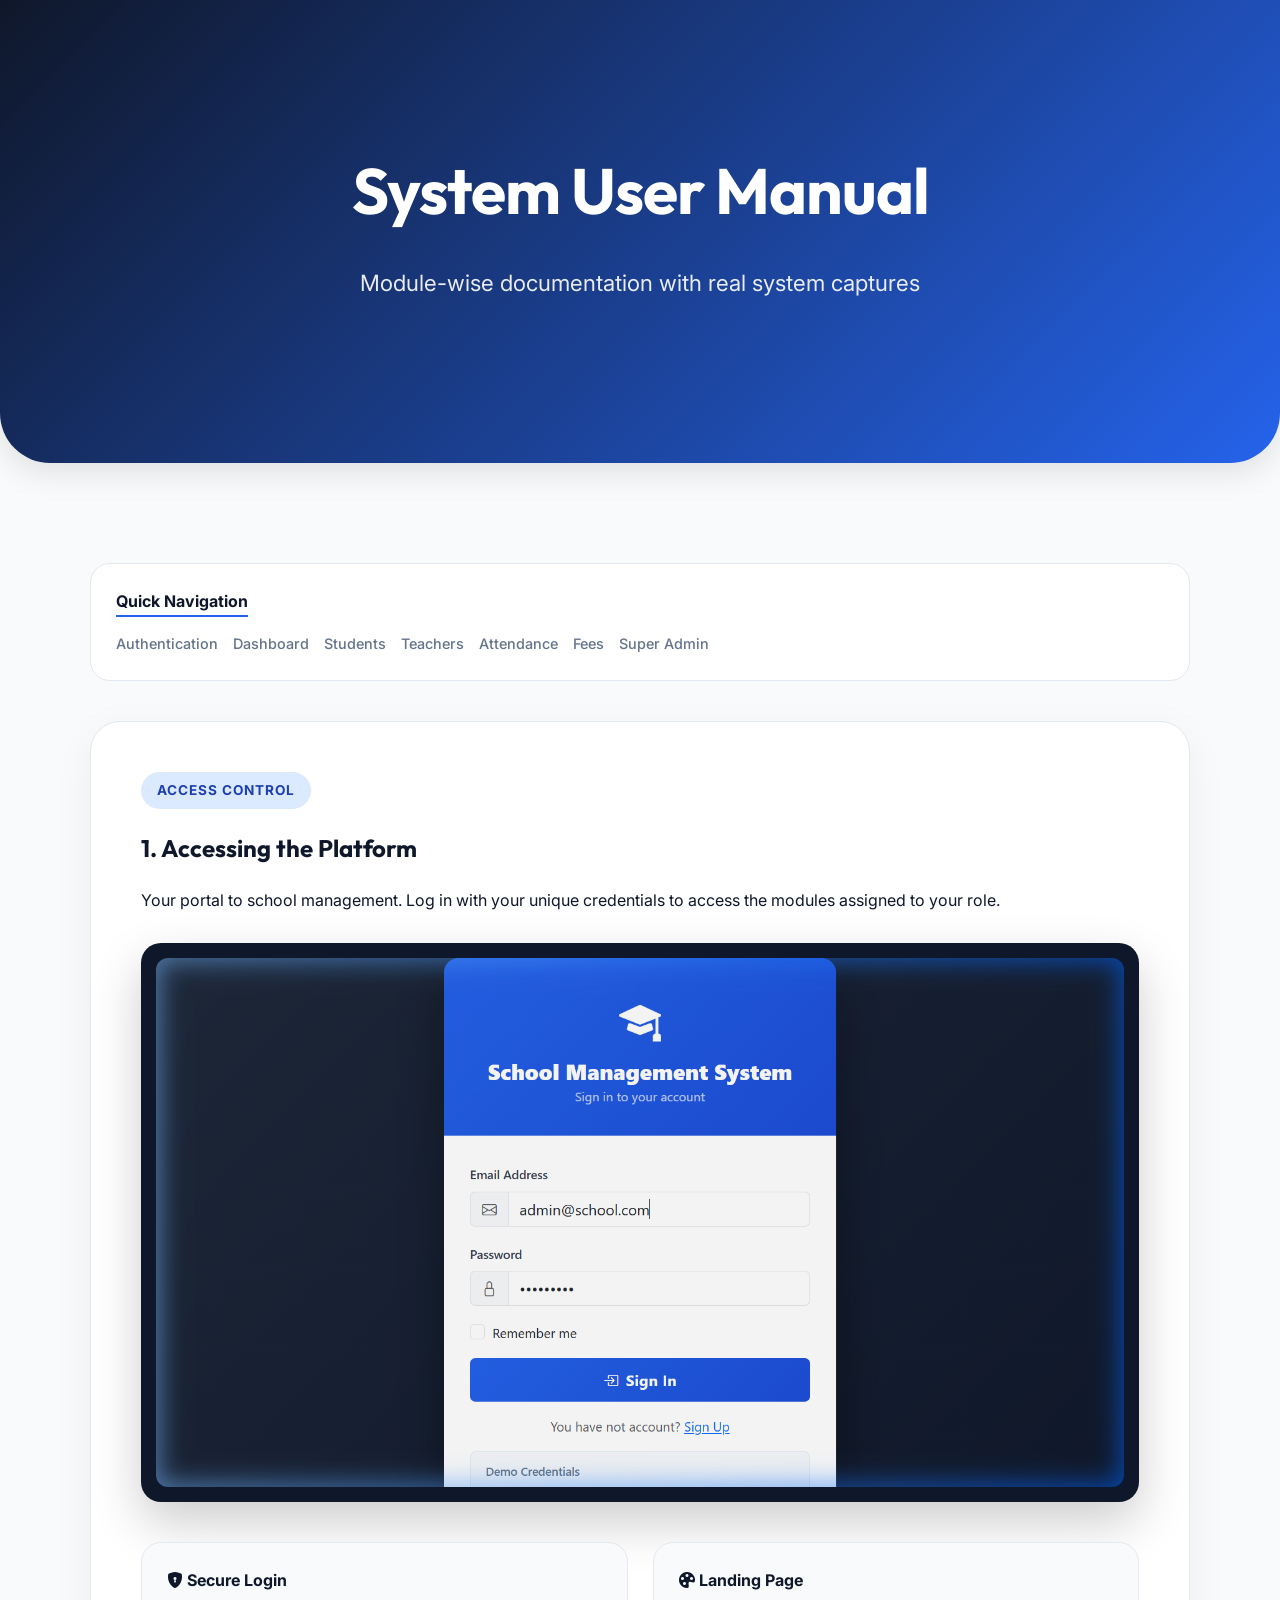
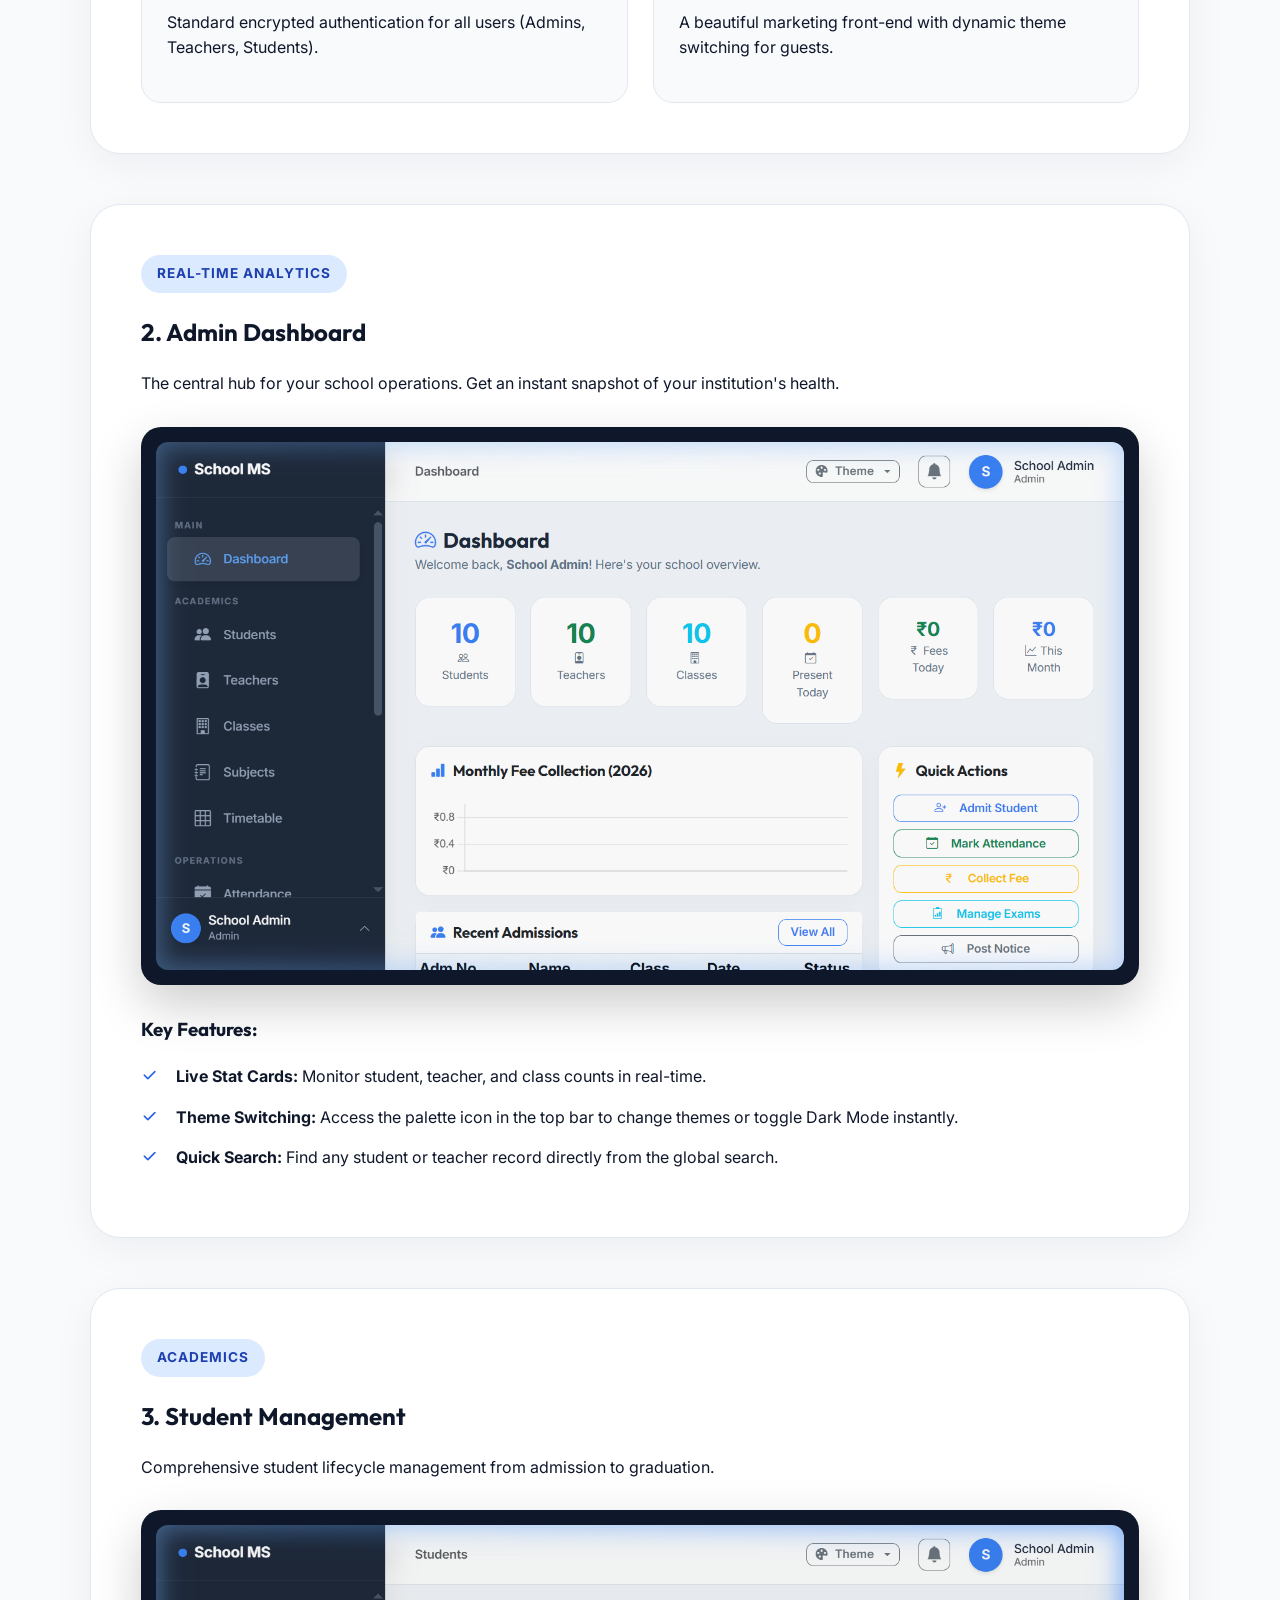
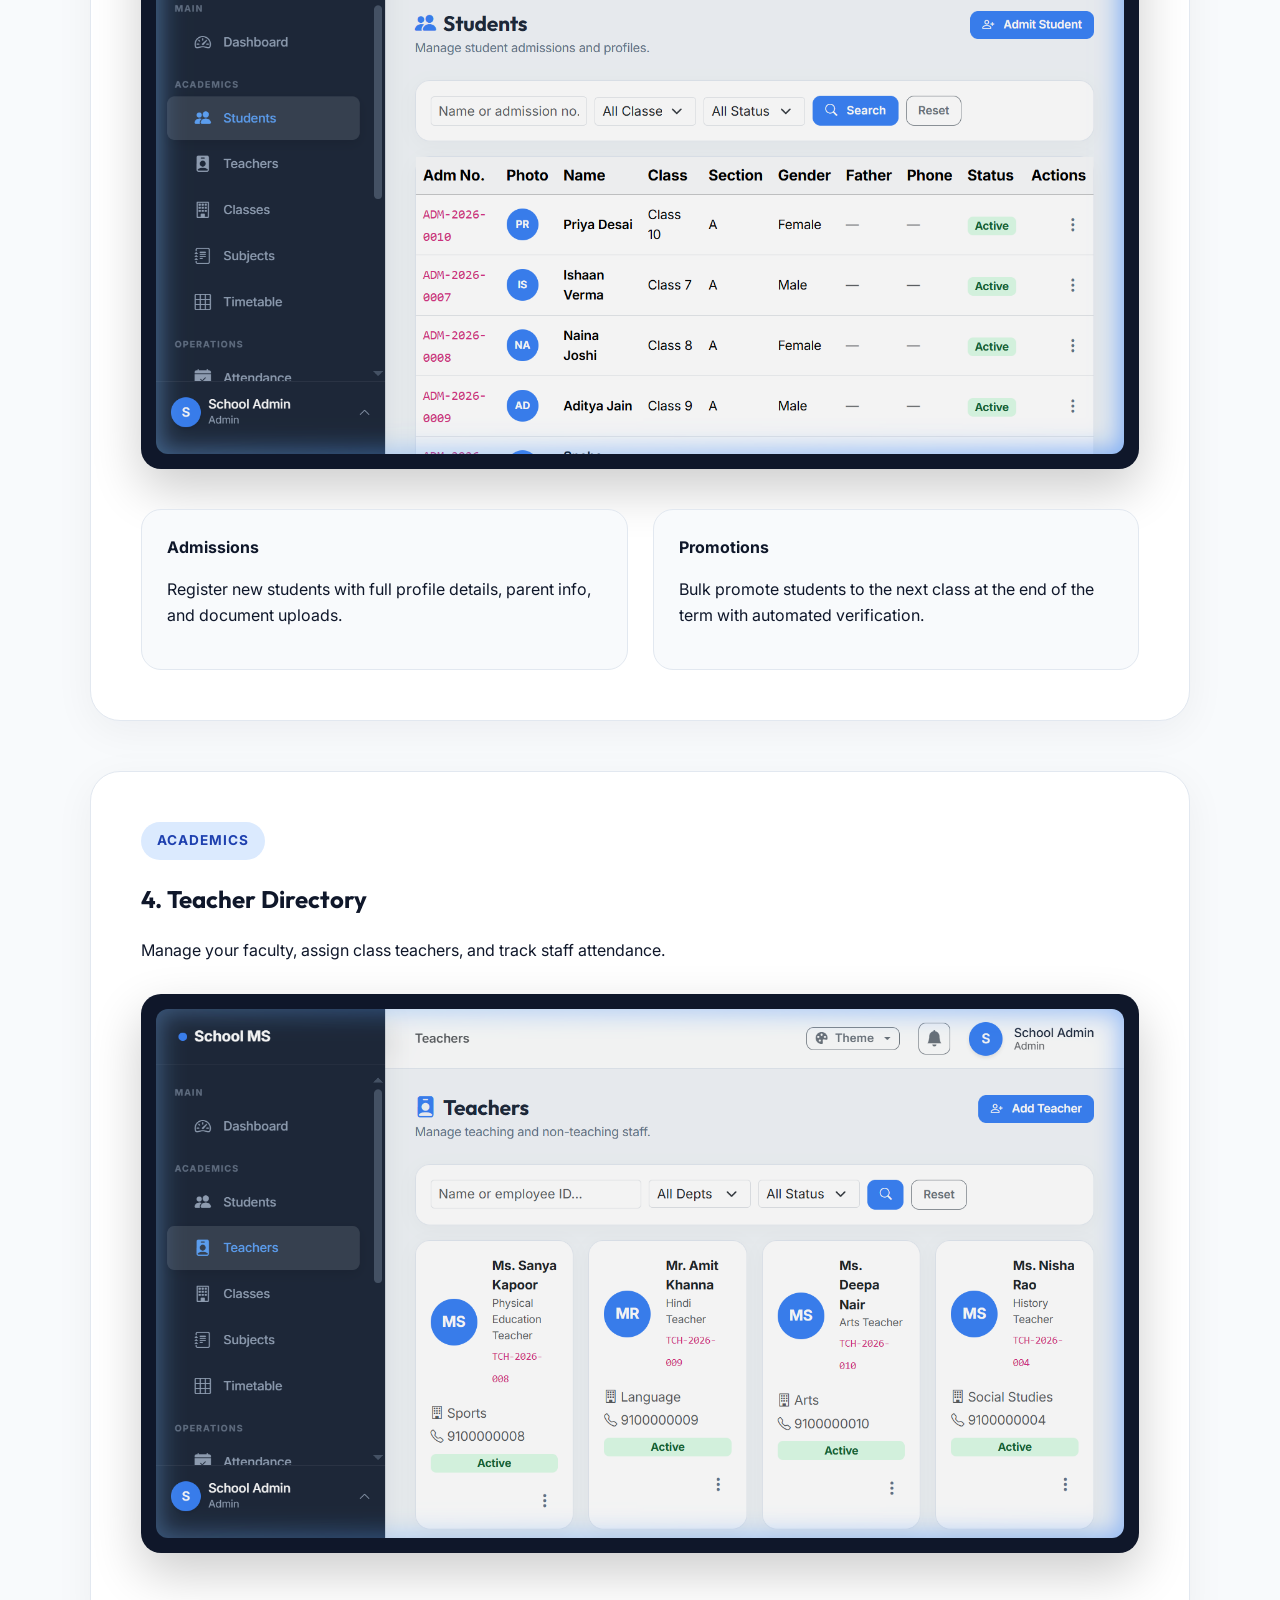
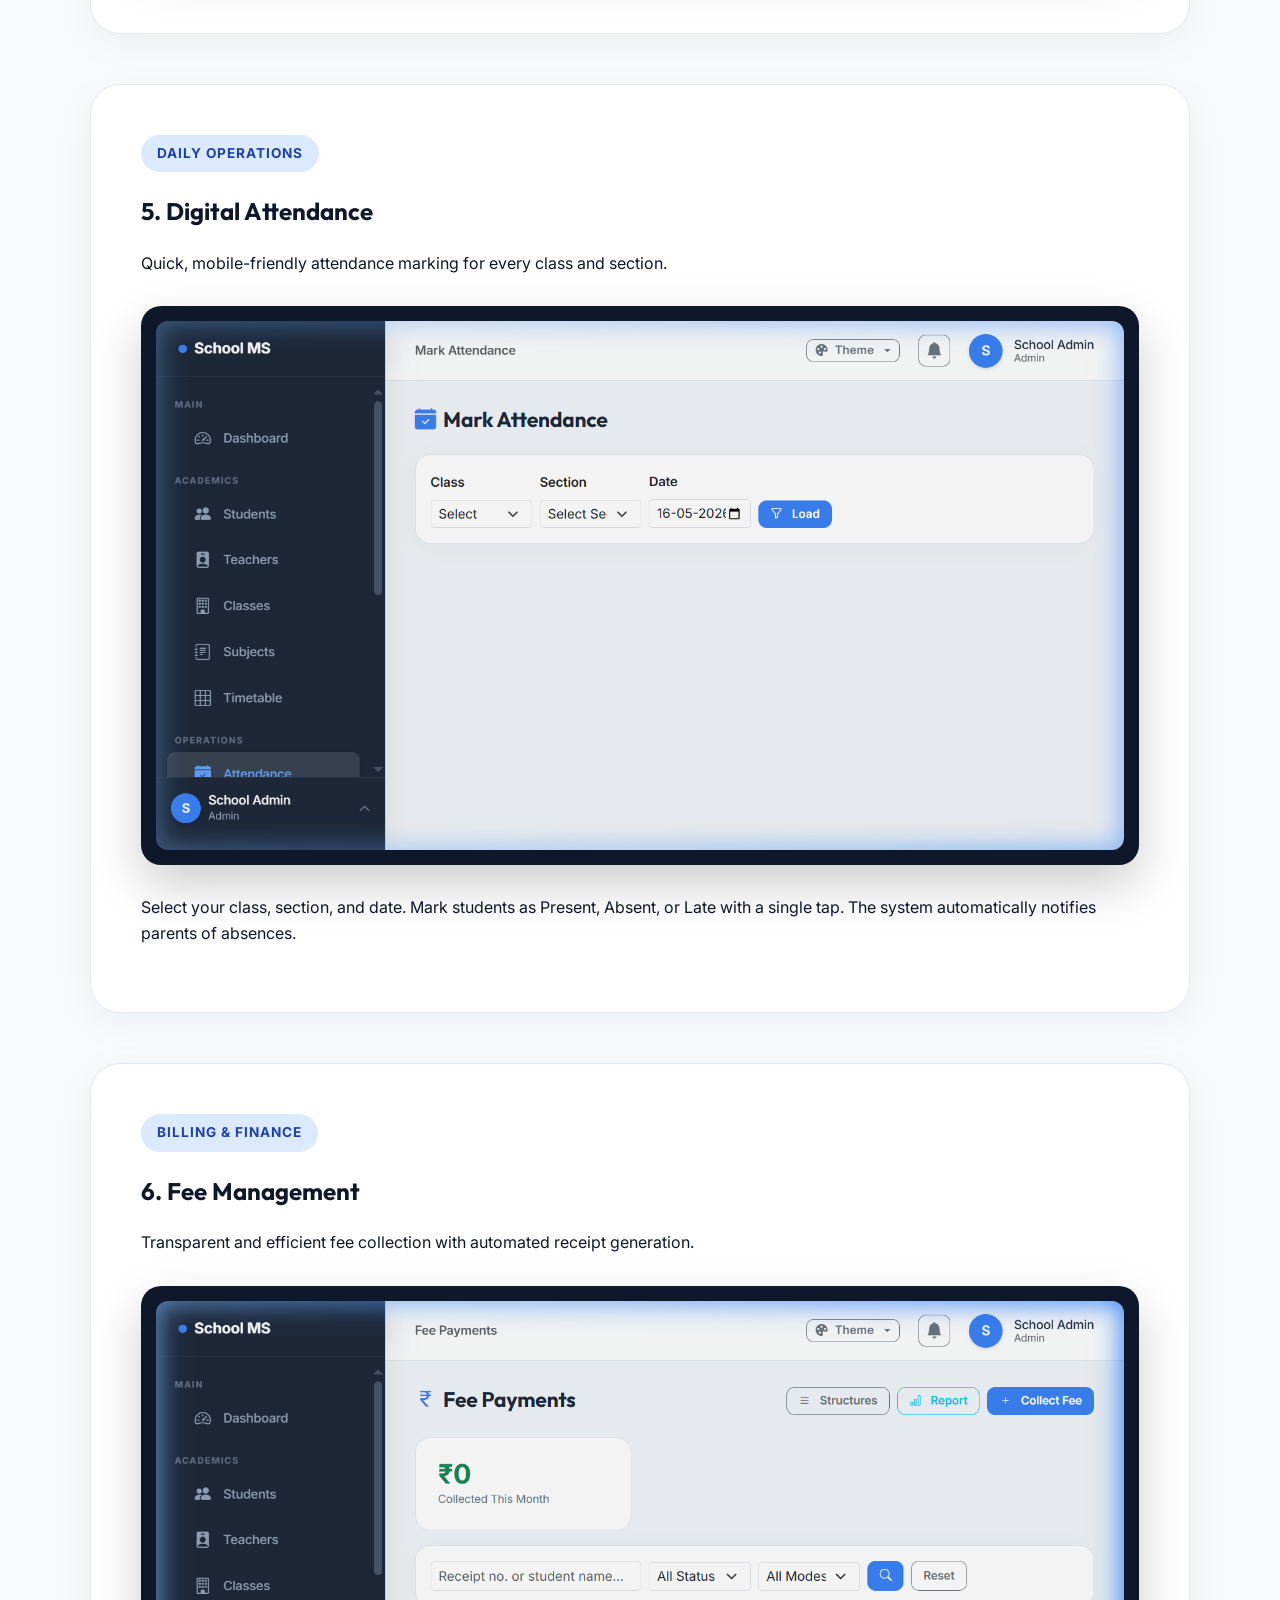
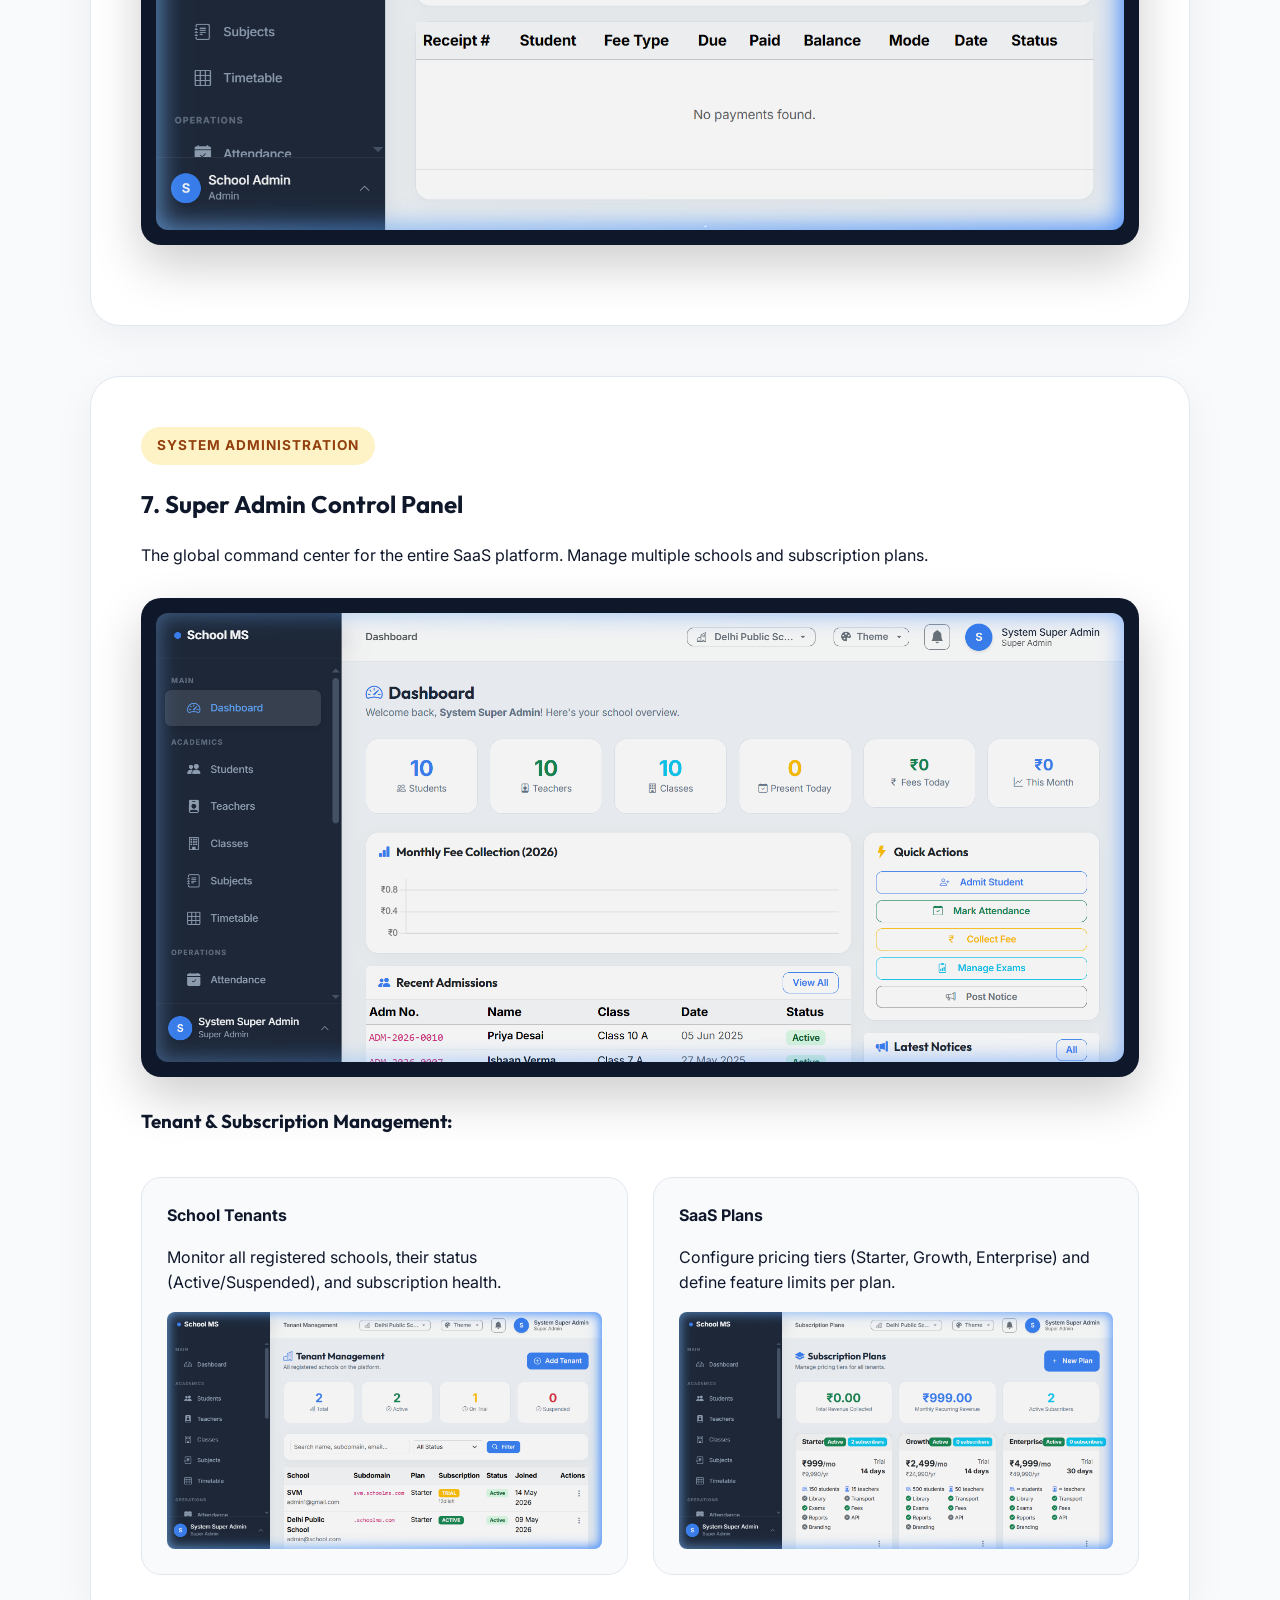
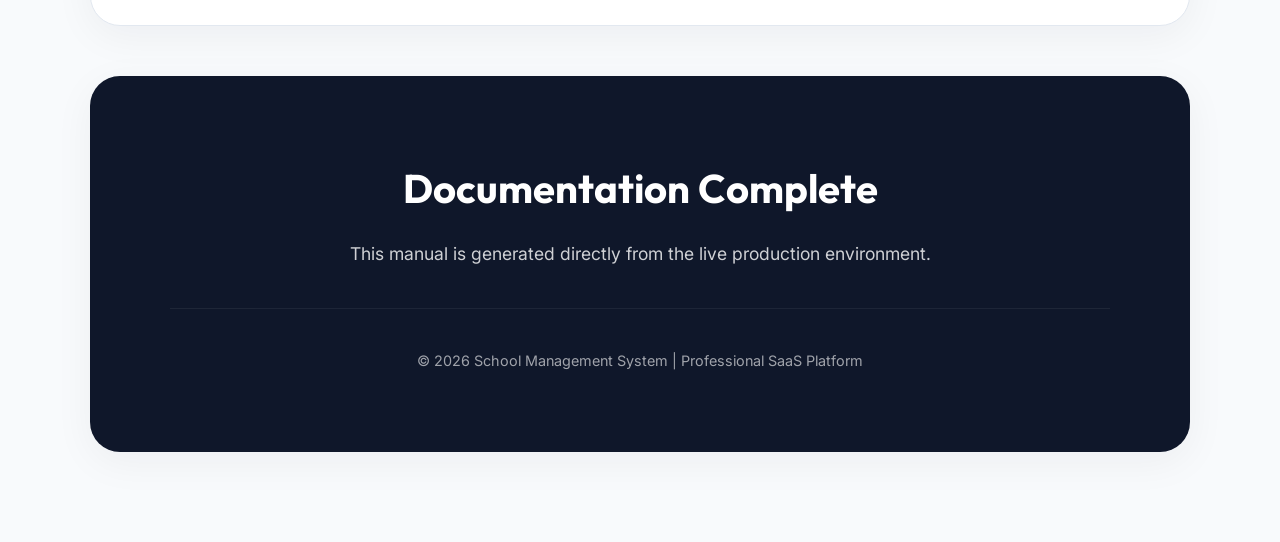
==== medicore-hospital-management-system.html @ 66ad8596 "commit commit" ====
<!DOCTYPE html>
<html lang="en">
<head>
    <meta charset="UTF-8">
    <meta name="viewport" content="width=device-width, initial-scale=1.0">
    <title>Complete User Manual | School Management System</title>
    <link href="https://fonts.googleapis.com/css2?family=Inter:wght@400;500;600;700&family=Outfit:wght@600;700;800&display=swap" rel="stylesheet">
    <style>
        :root {
            --primary: #2563eb;
            --primary-dark: #1e40af;
            --bg: #f8fafc;
            --card: #ffffff;
            --text: #0f172a;
            --muted: #64748b;
            --border: #e2e8f0;
        }

        body {
            font-family: 'Inter', sans-serif;
            background-color: var(--bg);
            color: var(--text);
            margin: 0;
            line-height: 1.6;
        }

        .container {
            max-width: 1100px;
            margin: 0 auto;
            padding: 40px 20px;
        }

        header {
            background: linear-gradient(135deg, #0f172a 0%, #2563eb 100%);
            color: white;
            padding: 100px 0;
            text-align: center;
            border-radius: 0 0 50px 50px;
            box-shadow: 0 10px 30px rgba(0,0,0,0.1);
            margin-bottom: 60px;
        }

        h1, h2, h3 {
            font-family: 'Outfit', sans-serif;
            margin-top: 0;
        }

        .guide-section {
            background: var(--card);
            border-radius: 30px;
            padding: 50px;
            margin-bottom: 50px;
            box-shadow: 0 10px 40px rgba(15, 23, 42, 0.05);
            border: 1px solid var(--border);
        }

        .screenshot-container {
            background: #0f172a;
            padding: 15px;
            border-radius: 20px;
            margin: 30px 0;
            box-shadow: 0 20px 50px rgba(0,0,0,0.2);
        }

        .screenshot {
            width: 100%;
            display: block;
            border-radius: 12px;
        }

        .badge {
            display: inline-block;
            padding: 8px 16px;
            border-radius: 999px;
            font-size: 0.85rem;
            font-weight: 700;
            text-transform: uppercase;
            letter-spacing: 1px;
            margin-bottom: 20px;
        }

        .badge-admin { background: #dbeafe; color: #1e40af; }
        .badge-super { background: #fef3c7; color: #92400e; }

        .module-grid {
            display: grid;
            grid-template-columns: repeat(auto-fit, minmax(300px, 1fr));
            gap: 25px;
            margin-top: 40px;
        }

        .module-item {
            padding: 25px;
            background: #f8fafc;
            border-radius: 20px;
            border: 1px solid var(--border);
            transition: transform 0.3s ease;
        }

        .module-item:hover {
            transform: translateY(-5px);
            border-color: var(--primary);
        }

        .step-list {
            list-style: none;
            padding: 0;
        }

        .step-list li {
            padding-left: 35px;
            position: relative;
            margin-bottom: 15px;
        }

        .step-list li::before {
            content: "\F272";
            font-family: "bootstrap-icons";
            position: absolute;
            left: 0;
            color: var(--primary);
            font-weight: bold;
        }

        nav.toc {
            background: white;
            padding: 25px;
            border-radius: 20px;
            border: 1px solid var(--border);
            margin-bottom: 40px;
            position: sticky;
            top: 20px;
            z-index: 100;
        }

        .toc h4 { margin: 0 0 15px; border-bottom: 2px solid var(--primary); display: inline-block; }
        .toc-links { display: flex; flex-wrap: wrap; gap: 15px; }
        .toc-links a { text-decoration: none; color: var(--muted); font-weight: 500; font-size: 0.9rem; }
        .toc-links a:hover { color: var(--primary); }

        @media print {
            nav.toc { display: none; }
            .guide-section { break-inside: avoid; }
        }
    </style>
    <link rel="stylesheet" href="https://cdn.jsdelivr.net/npm/bootstrap-icons@1.11.3/font/bootstrap-icons.min.css">
</head>
<body>

<header>
    <div class="container">
        <h1 style="font-size: 4rem; margin-bottom: 15px; letter-spacing: -1px;">System User Manual</h1>
        <p style="font-size: 1.4rem; opacity: 0.9; font-weight: 400;">Module-wise documentation with real system captures</p>
    </div>
</header>

<div class="container">
    <nav class="toc">
        <h4>Quick Navigation</h4>
        <div class="toc-links">
            <a href="#login">Authentication</a>
            <a href="#dashboard">Dashboard</a>
            <a href="#students">Students</a>
            <a href="#teachers">Teachers</a>
            <a href="#attendance">Attendance</a>
            <a href="#fees">Fees</a>
            <a href="#superadmin">Super Admin</a>
        </div>
    </nav>

    <!-- SECTION: AUTHENTICATION -->
    <div class="guide-section" id="login">
        <div class="badge badge-admin">Access Control</div>
        <h2>1. Accessing the Platform</h2>
        <p>Your portal to school management. Log in with your unique credentials to access the modules assigned to your role.</p>
        
        <div class="screenshot-container">
            <img src="assets/screenshots/login.png" alt="Login Page" class="screenshot">
        </div>

        <div class="module-grid">
            <div class="module-item">
                <i class="bi bi-shield-lock-fill fs-3 text-primary mb-3 d-block"></i>
                <strong>Secure Login</strong>
                <p>Standard encrypted authentication for all users (Admins, Teachers, Students).</p>
            </div>
            <div class="module-item">
                <i class="bi bi-palette-fill fs-3 text-primary mb-3 d-block"></i>
                <strong>Landing Page</strong>
                <p>A beautiful marketing front-end with dynamic theme switching for guests.</p>
            </div>
        </div>
    </div>

    <!-- SECTION: DASHBOARD -->
    <div class="guide-section" id="dashboard">
        <div class="badge badge-admin">Real-time Analytics</div>
        <h2>2. Admin Dashboard</h2>
        <p>The central hub for your school operations. Get an instant snapshot of your institution's health.</p>
        
        <div class="screenshot-container">
            <img src="assets/screenshots/dashboard.png" alt="Admin Dashboard" class="screenshot">
        </div>

        <h3>Key Features:</h3>
        <ul class="step-list">
            <li><strong>Live Stat Cards:</strong> Monitor student, teacher, and class counts in real-time.</li>
            <li><strong>Theme Switching:</strong> Access the palette icon in the top bar to change themes or toggle Dark Mode instantly.</li>
            <li><strong>Quick Search:</strong> Find any student or teacher record directly from the global search.</li>
        </ul>
    </div>

    <!-- SECTION: STUDENTS -->
    <div class="guide-section" id="students">
        <div class="badge badge-admin">Academics</div>
        <h2>3. Student Management</h2>
        <p>Comprehensive student lifecycle management from admission to graduation.</p>
        
        <div class="screenshot-container">
            <img src="assets/screenshots/students.png" alt="Student List" class="screenshot">
        </div>

        <div class="module-grid">
            <div class="module-item">
                <strong>Admissions</strong>
                <p>Register new students with full profile details, parent info, and document uploads.</p>
            </div>
            <div class="module-item">
                <strong>Promotions</strong>
                <p>Bulk promote students to the next class at the end of the term with automated verification.</p>
            </div>
        </div>
    </div>

    <!-- SECTION: TEACHERS -->
    <div class="guide-section" id="teachers">
        <div class="badge badge-admin">Academics</div>
        <h2>4. Teacher Directory</h2>
        <p>Manage your faculty, assign class teachers, and track staff attendance.</p>
        
        <div class="screenshot-container">
            <img src="assets/screenshots/teachers.png" alt="Teacher List" class="screenshot">
        </div>
    </div>

    <!-- SECTION: ATTENDANCE -->
    <div class="guide-section" id="attendance">
        <div class="badge badge-admin">Daily Operations</div>
        <h2>5. Digital Attendance</h2>
        <p>Quick, mobile-friendly attendance marking for every class and section.</p>
        
        <div class="screenshot-container">
            <img src="assets/screenshots/attendance.png" alt="Attendance Marking" class="screenshot">
        </div>

        <p>Select your class, section, and date. Mark students as Present, Absent, or Late with a single tap. The system automatically notifies parents of absences.</p>
    </div>

    <!-- SECTION: FEES -->
    <div class="guide-section" id="fees">
        <div class="badge badge-admin">Billing & Finance</div>
        <h2>6. Fee Management</h2>
        <p>Transparent and efficient fee collection with automated receipt generation.</p>
        
        <div class="screenshot-container">
            <img src="assets/screenshots/fees.png" alt="Fees Management" class="screenshot">
        </div>
    </div>

    <!-- SECTION: SUPER ADMIN -->
    <div class="guide-section" id="superadmin">
        <div class="badge badge-super">System Administration</div>
        <h2>7. Super Admin Control Panel</h2>
        <p>The global command center for the entire SaaS platform. Manage multiple schools and subscription plans.</p>
        
        <div class="screenshot-container">
            <img src="assets/screenshots/super_admin_dashboard.png" alt="Super Admin Dashboard" class="screenshot">
        </div>

        <h3>Tenant & Subscription Management:</h3>
        <div class="module-grid">
            <div class="module-item">
                <strong>School Tenants</strong>
                <p>Monitor all registered schools, their status (Active/Suspended), and subscription health.</p>
                <img src="assets/screenshots/tenants.png" alt="Tenants List" class="screenshot" style="margin-top: 15px; border-radius: 8px;">
            </div>
            <div class="module-item">
                <strong>SaaS Plans</strong>
                <p>Configure pricing tiers (Starter, Growth, Enterprise) and define feature limits per plan.</p>
                <img src="assets/screenshots/plans.png" alt="Plans List" class="screenshot" style="margin-top: 15px; border-radius: 8px;">
            </div>
        </div>
    </div>

    <div class="guide-section" style="text-align: center; padding: 80px; background: #0f172a; color: white; border: none;">
        <h2 style="font-size: 2.5rem; margin-bottom: 20px;">Documentation Complete</h2>
        <p style="opacity: 0.8; font-size: 1.1rem;">This manual is generated directly from the live production environment.</p>
        <div style="margin-top: 40px; padding-top: 40px; border-top: 1px solid rgba(255,255,255,0.1); font-size: 0.9rem; opacity: 0.6;">
            &copy; 2026 School Management System | Professional SaaS Platform
        </div>
    </div>
</div>

</body>
</html>
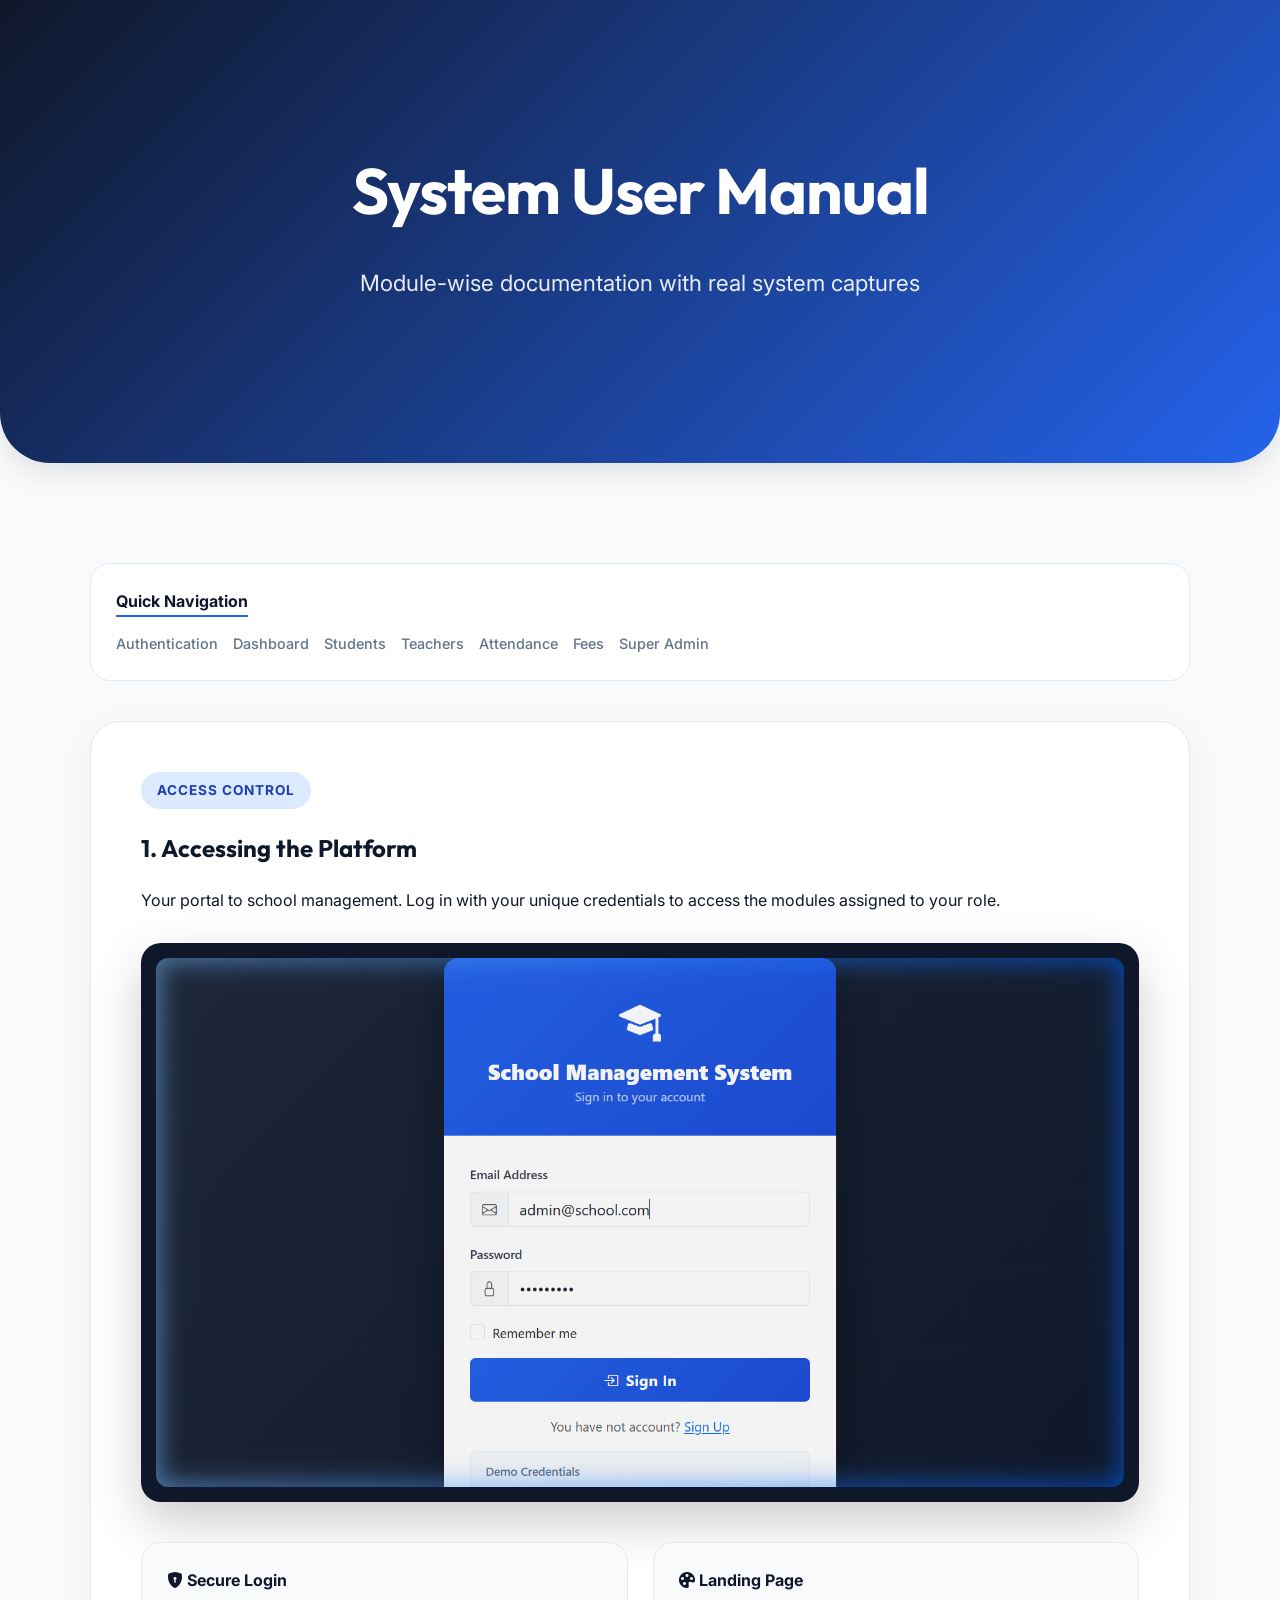
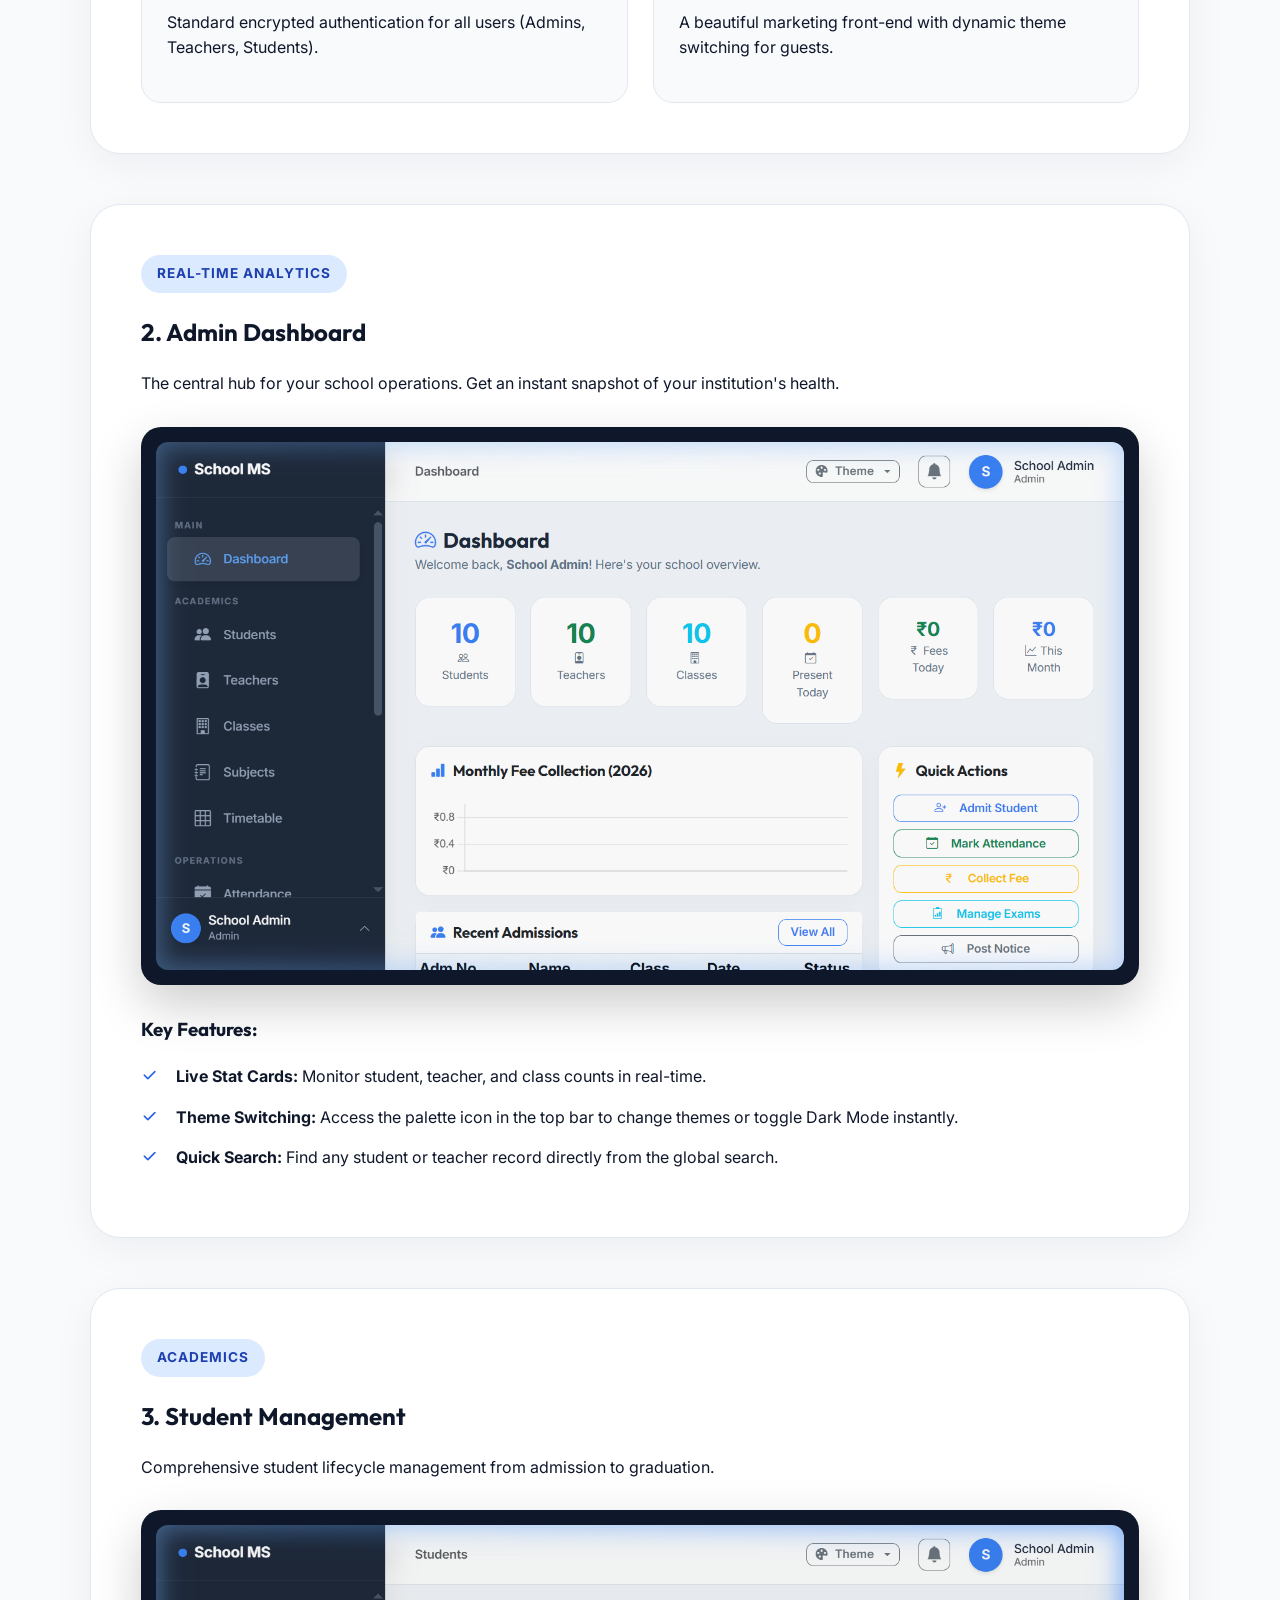
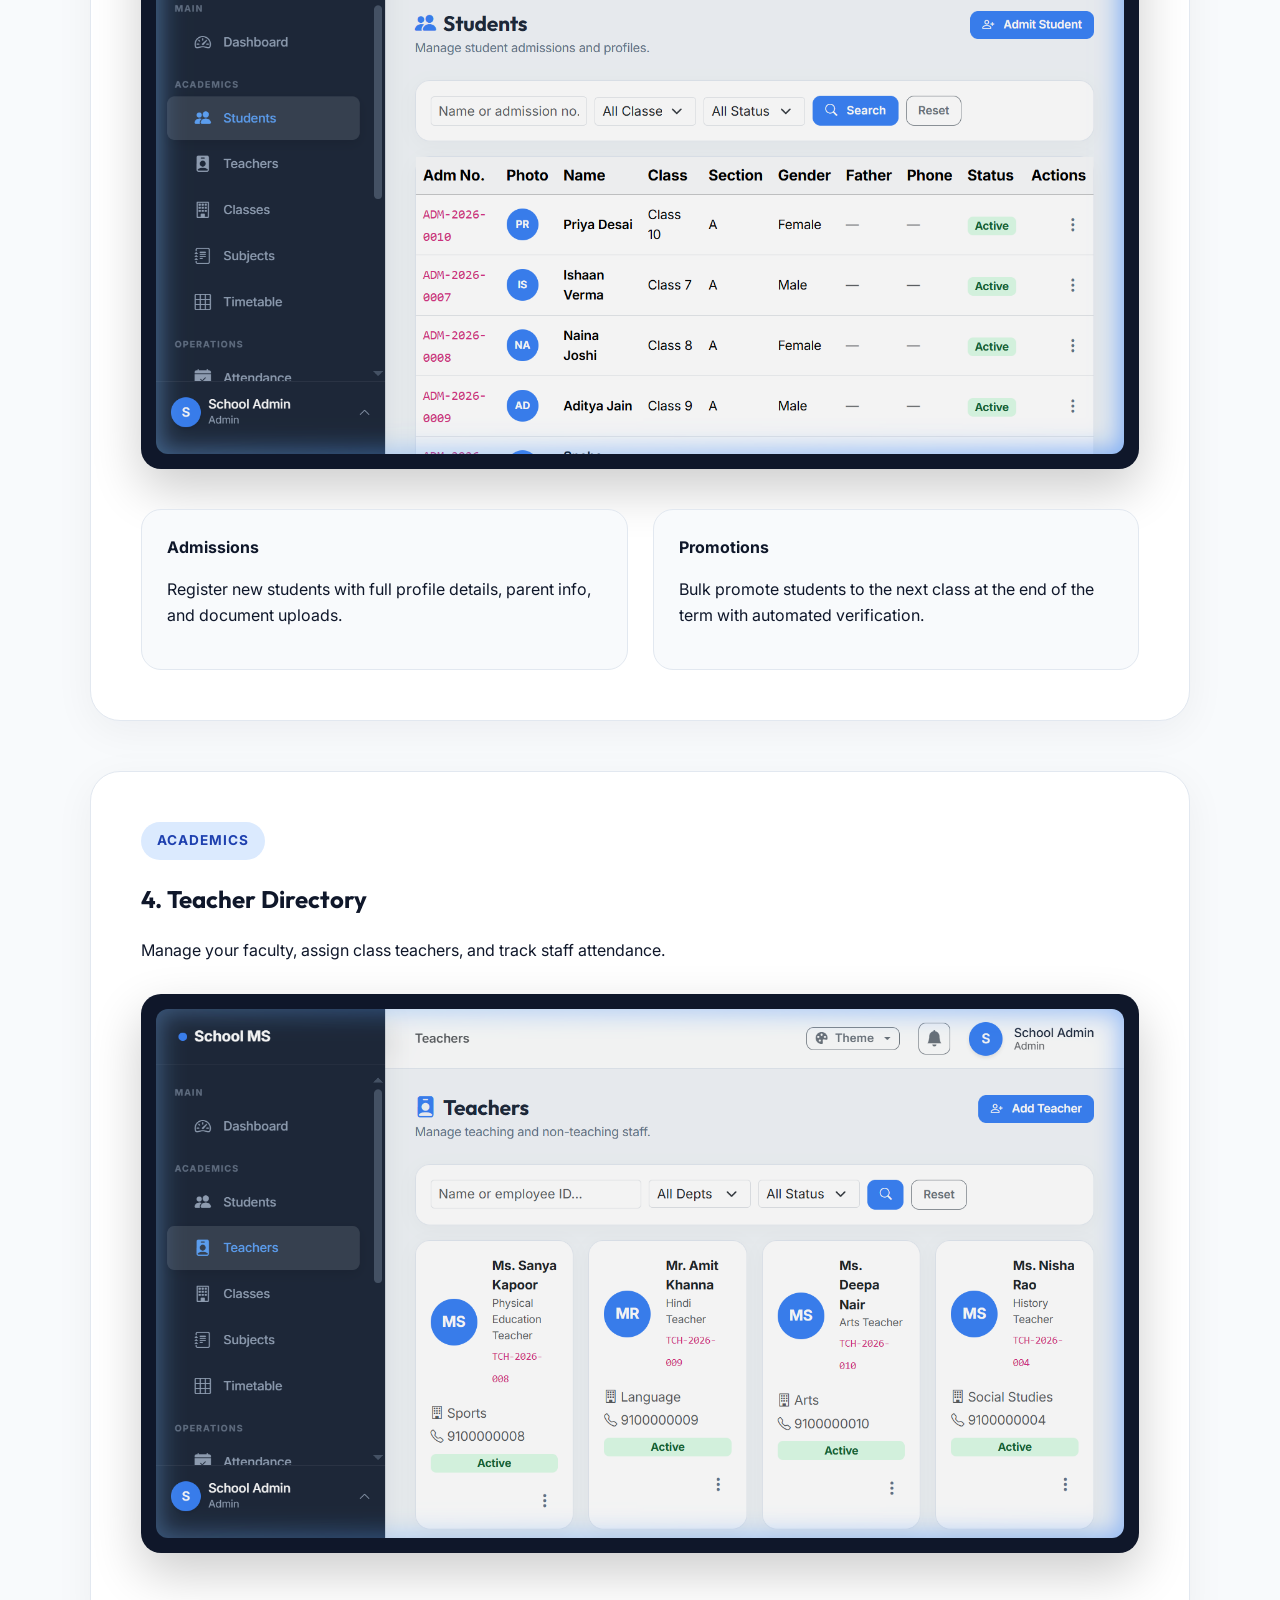
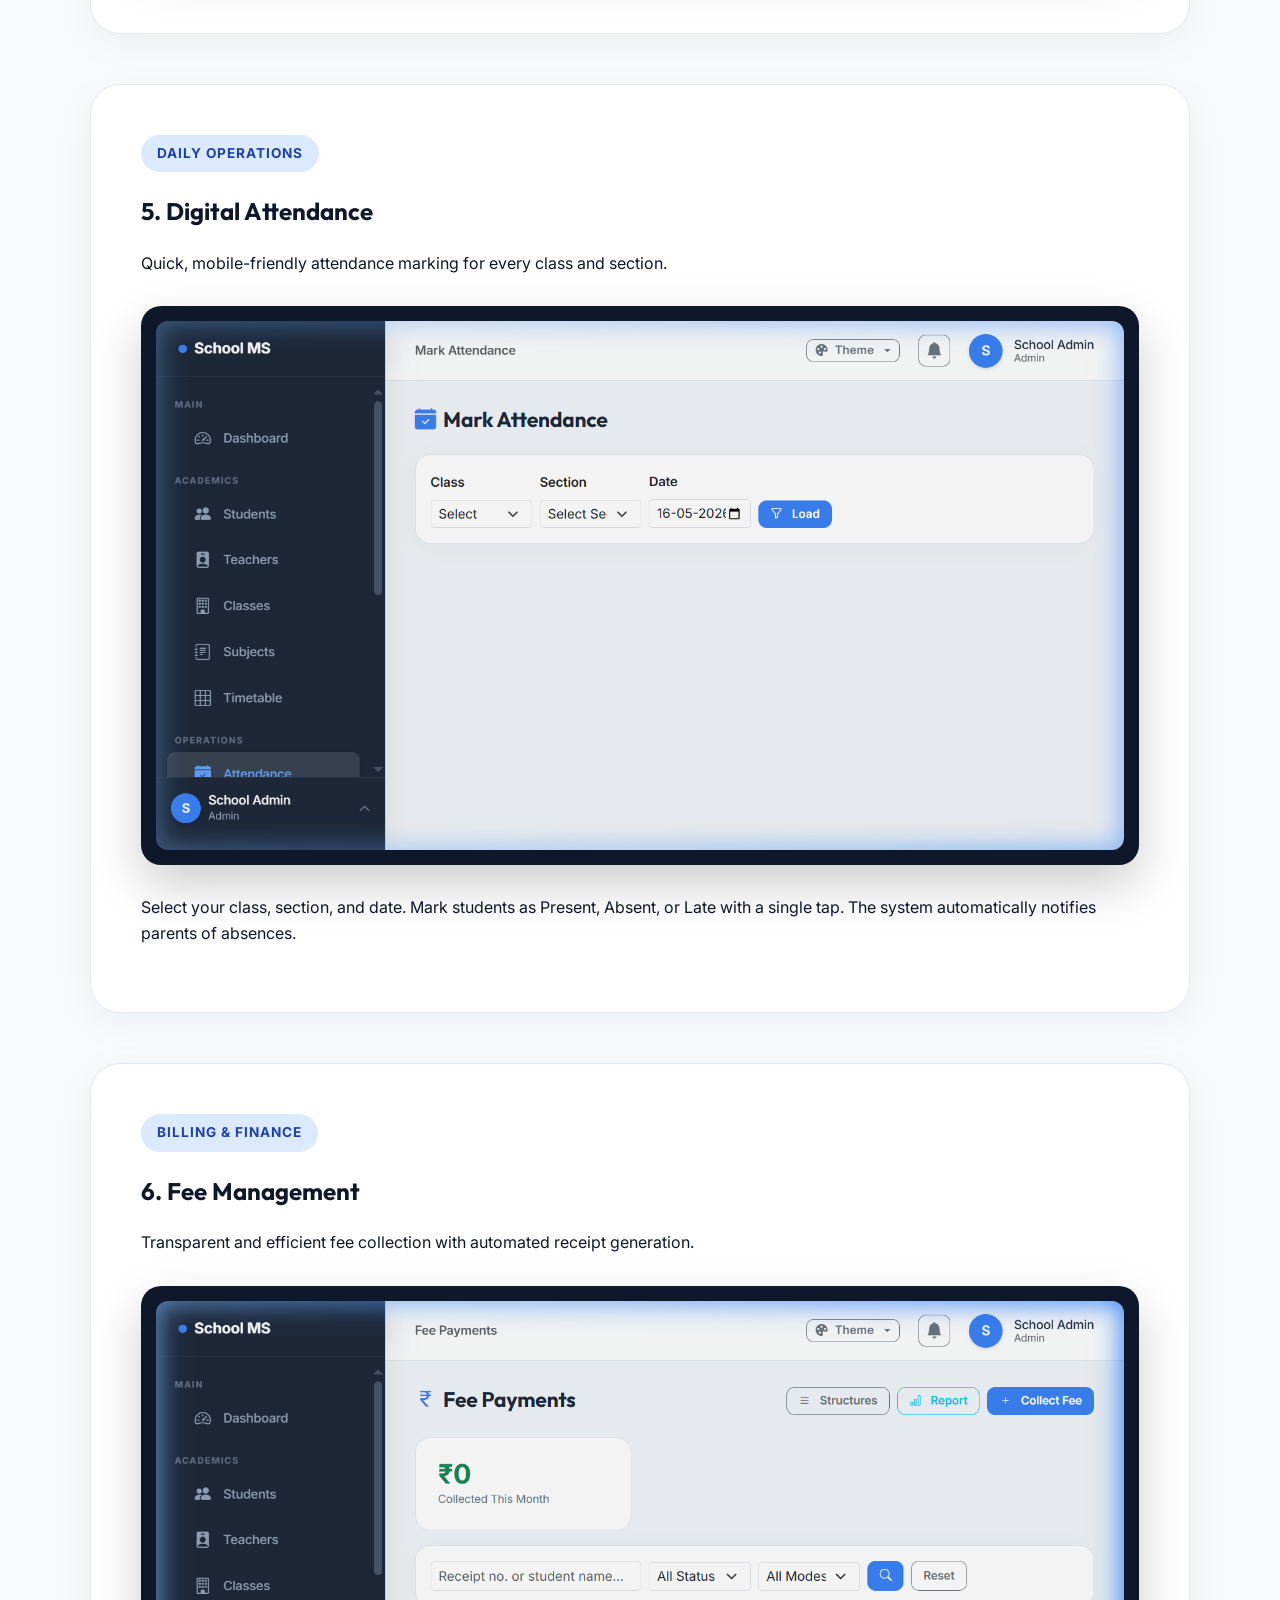
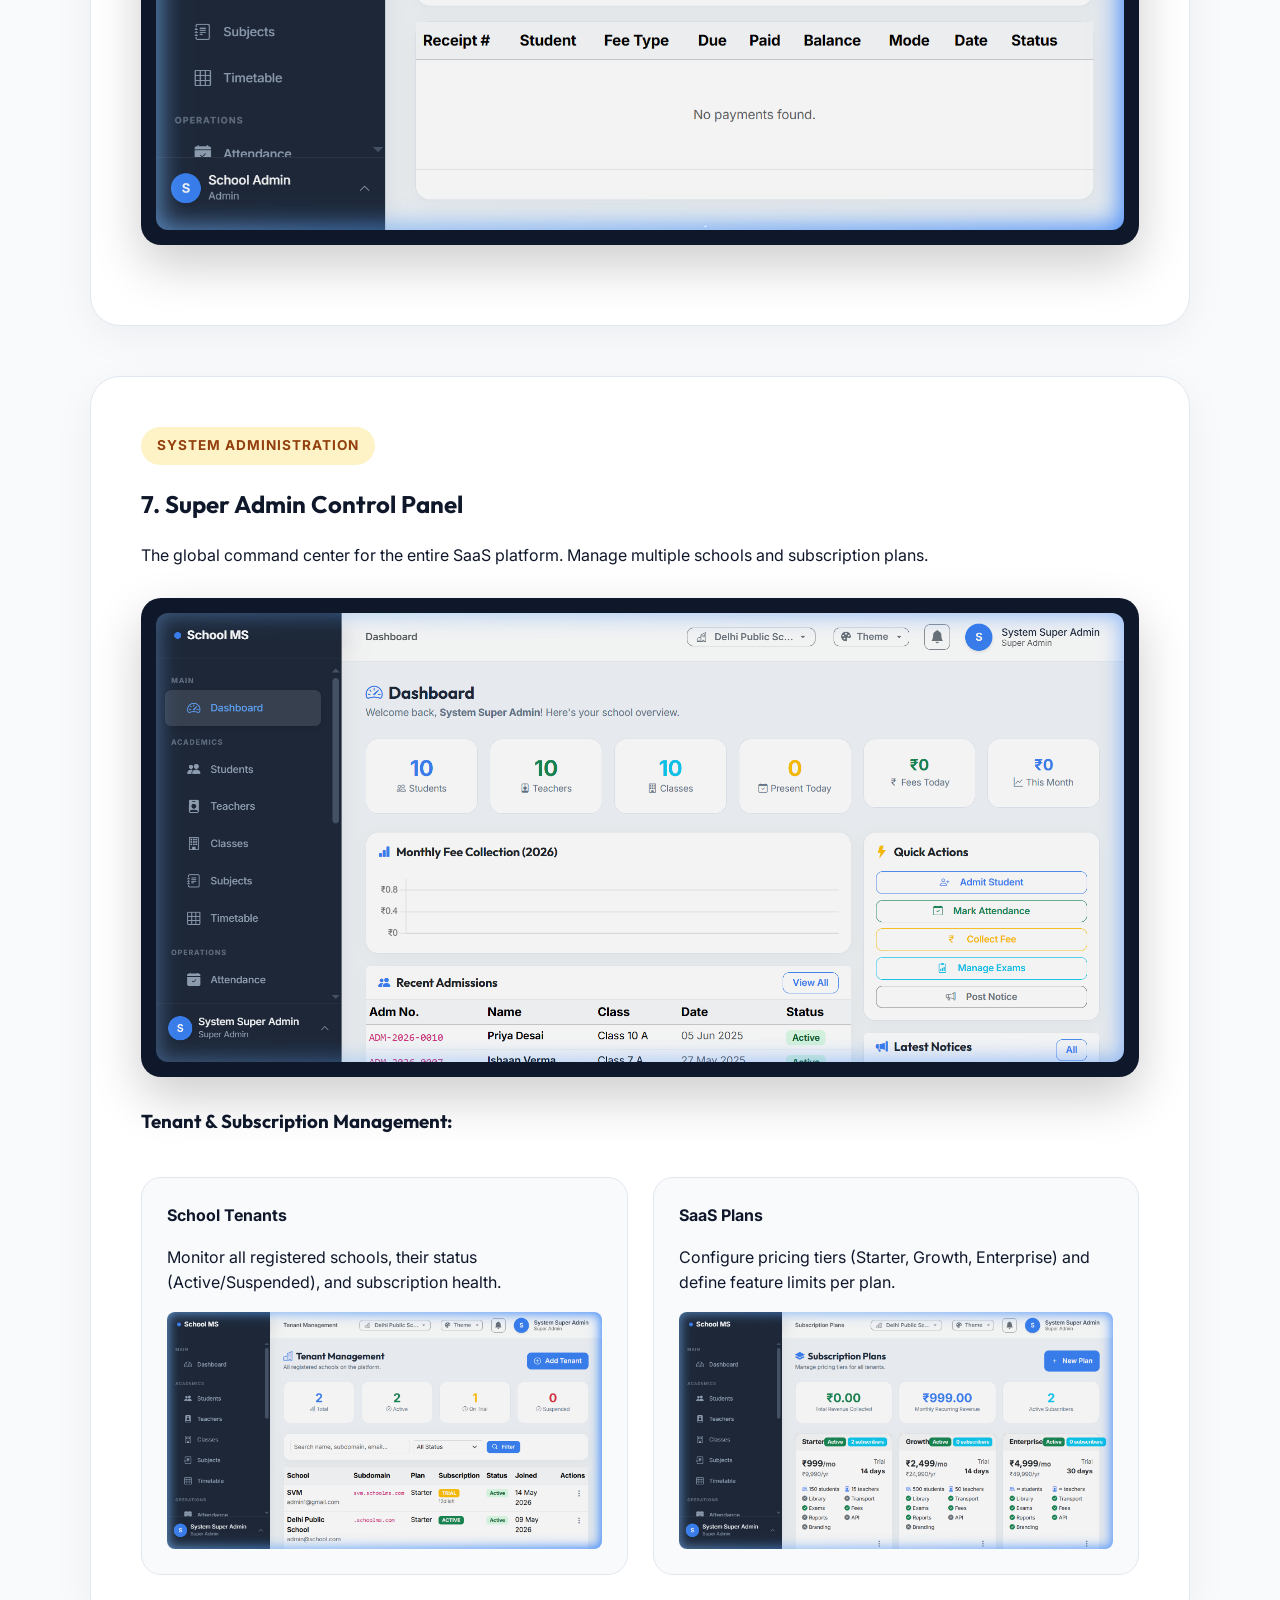
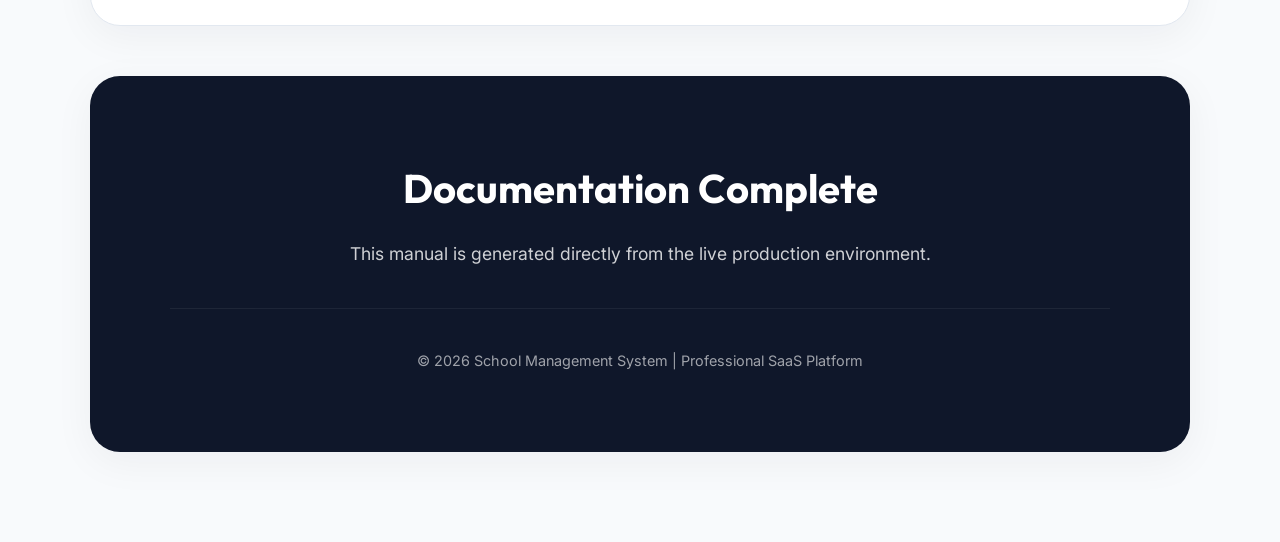
==== commit 957931a1: "commit commit" ====
--- a/medicore-hospital-management-system.html
+++ b/medicore-hospital-management-system.html
@@ -24,6 +24,10 @@
             line-height: 1.6;
         }
 
+        a {
+            text-decoration: none;
+        }
+
         .container {
             max-width: 1100px;
             margin: 0 auto;
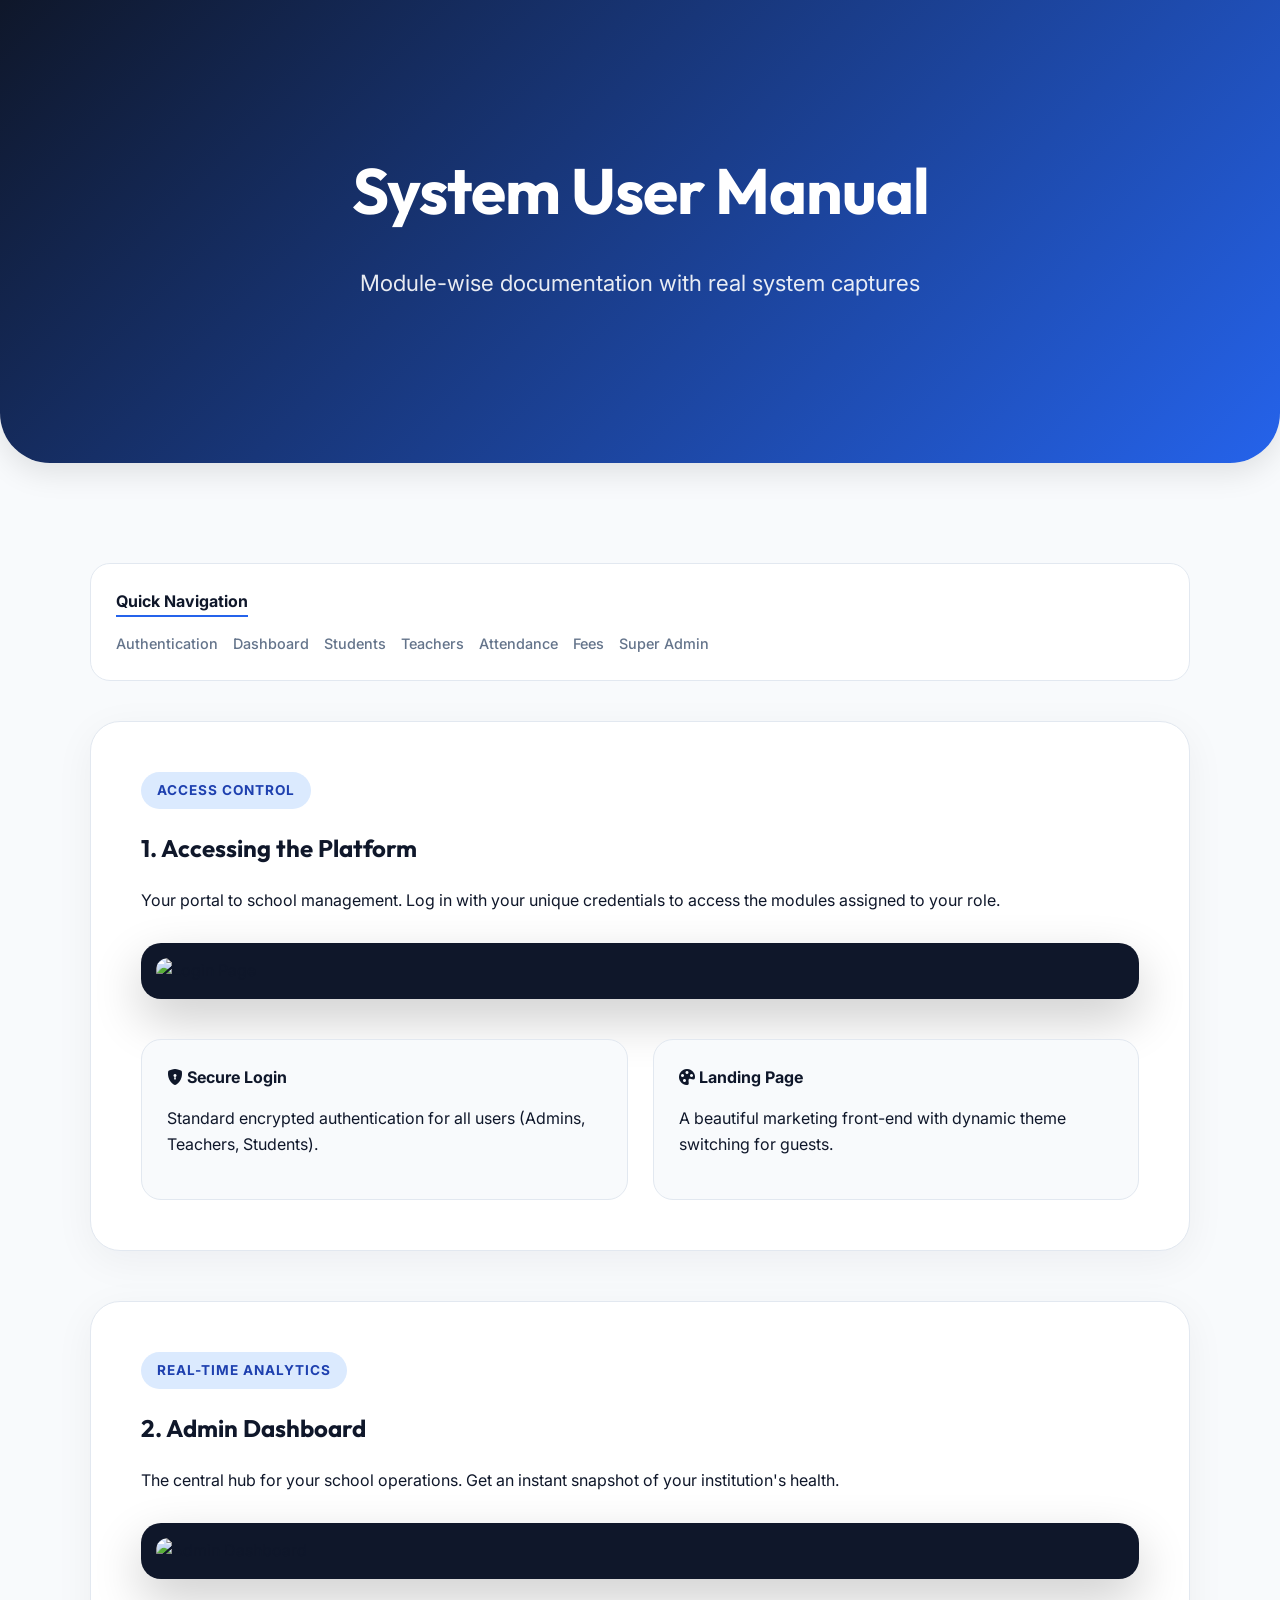
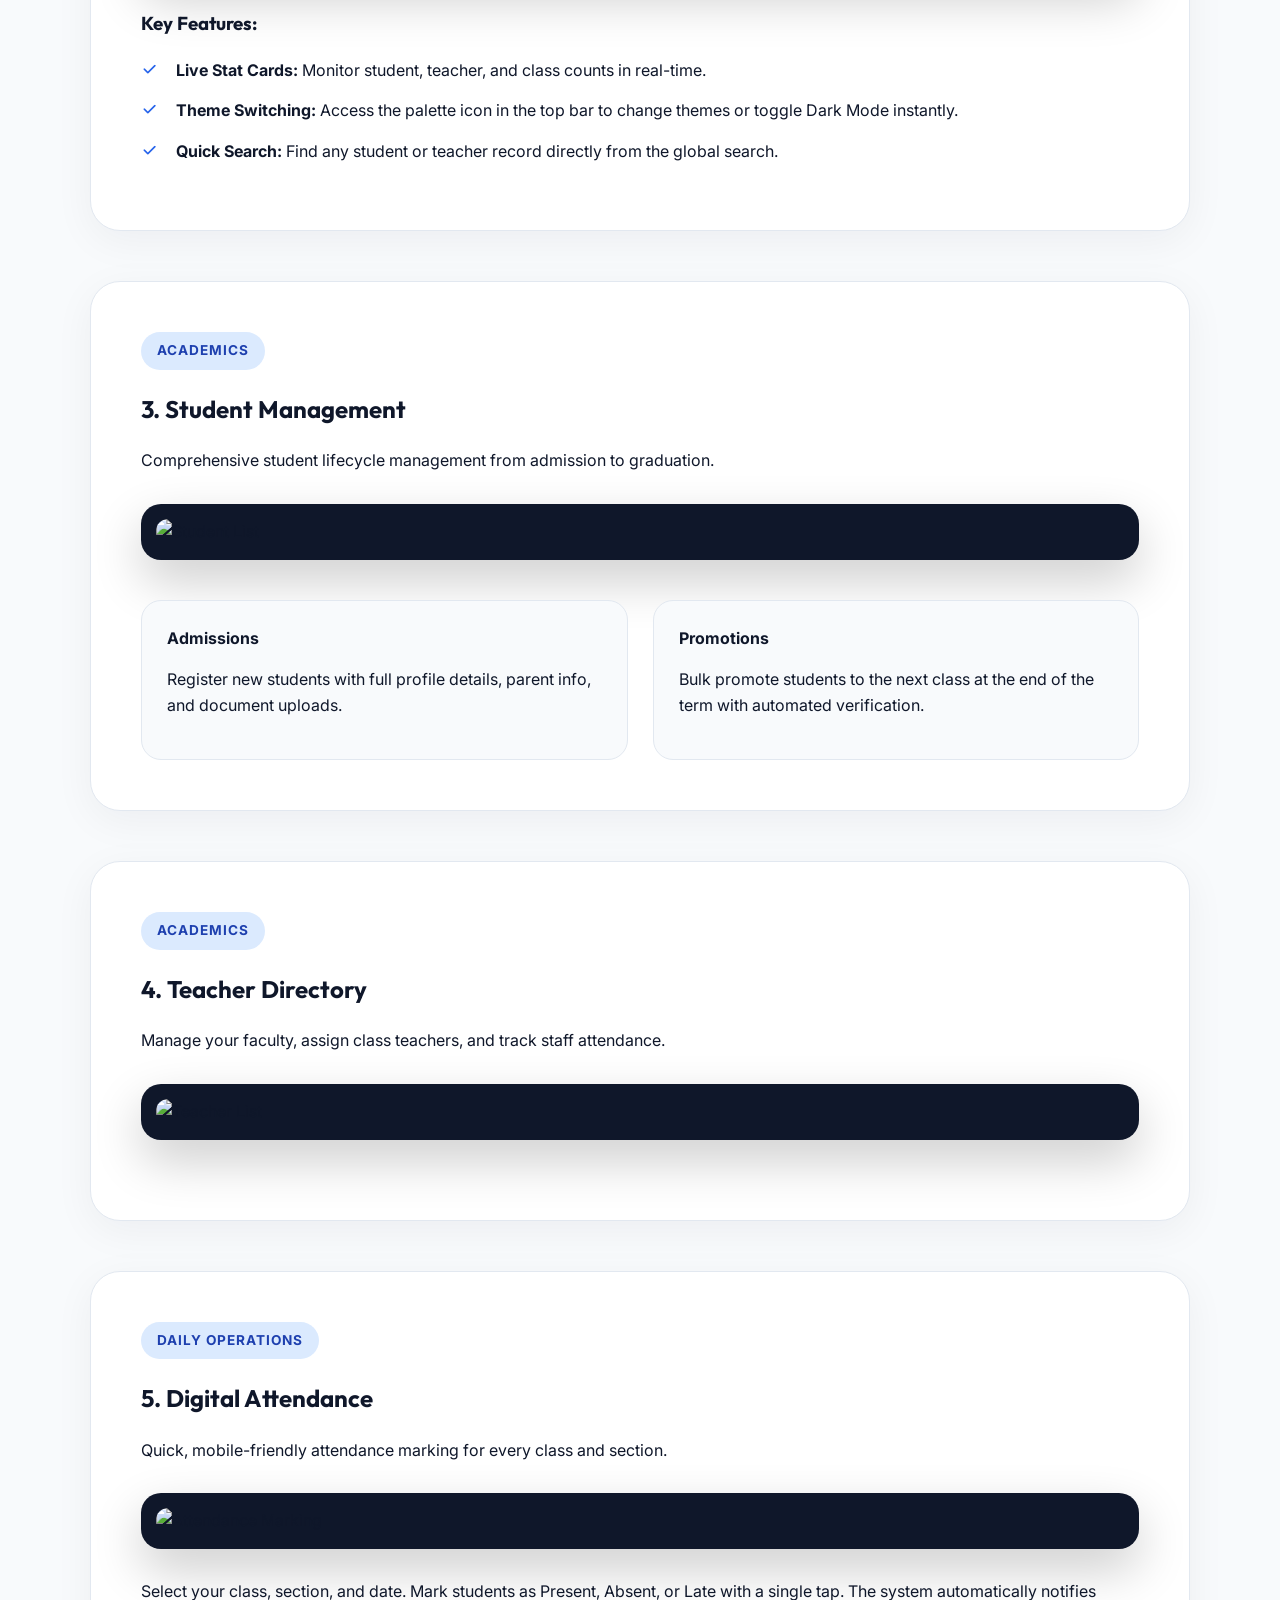
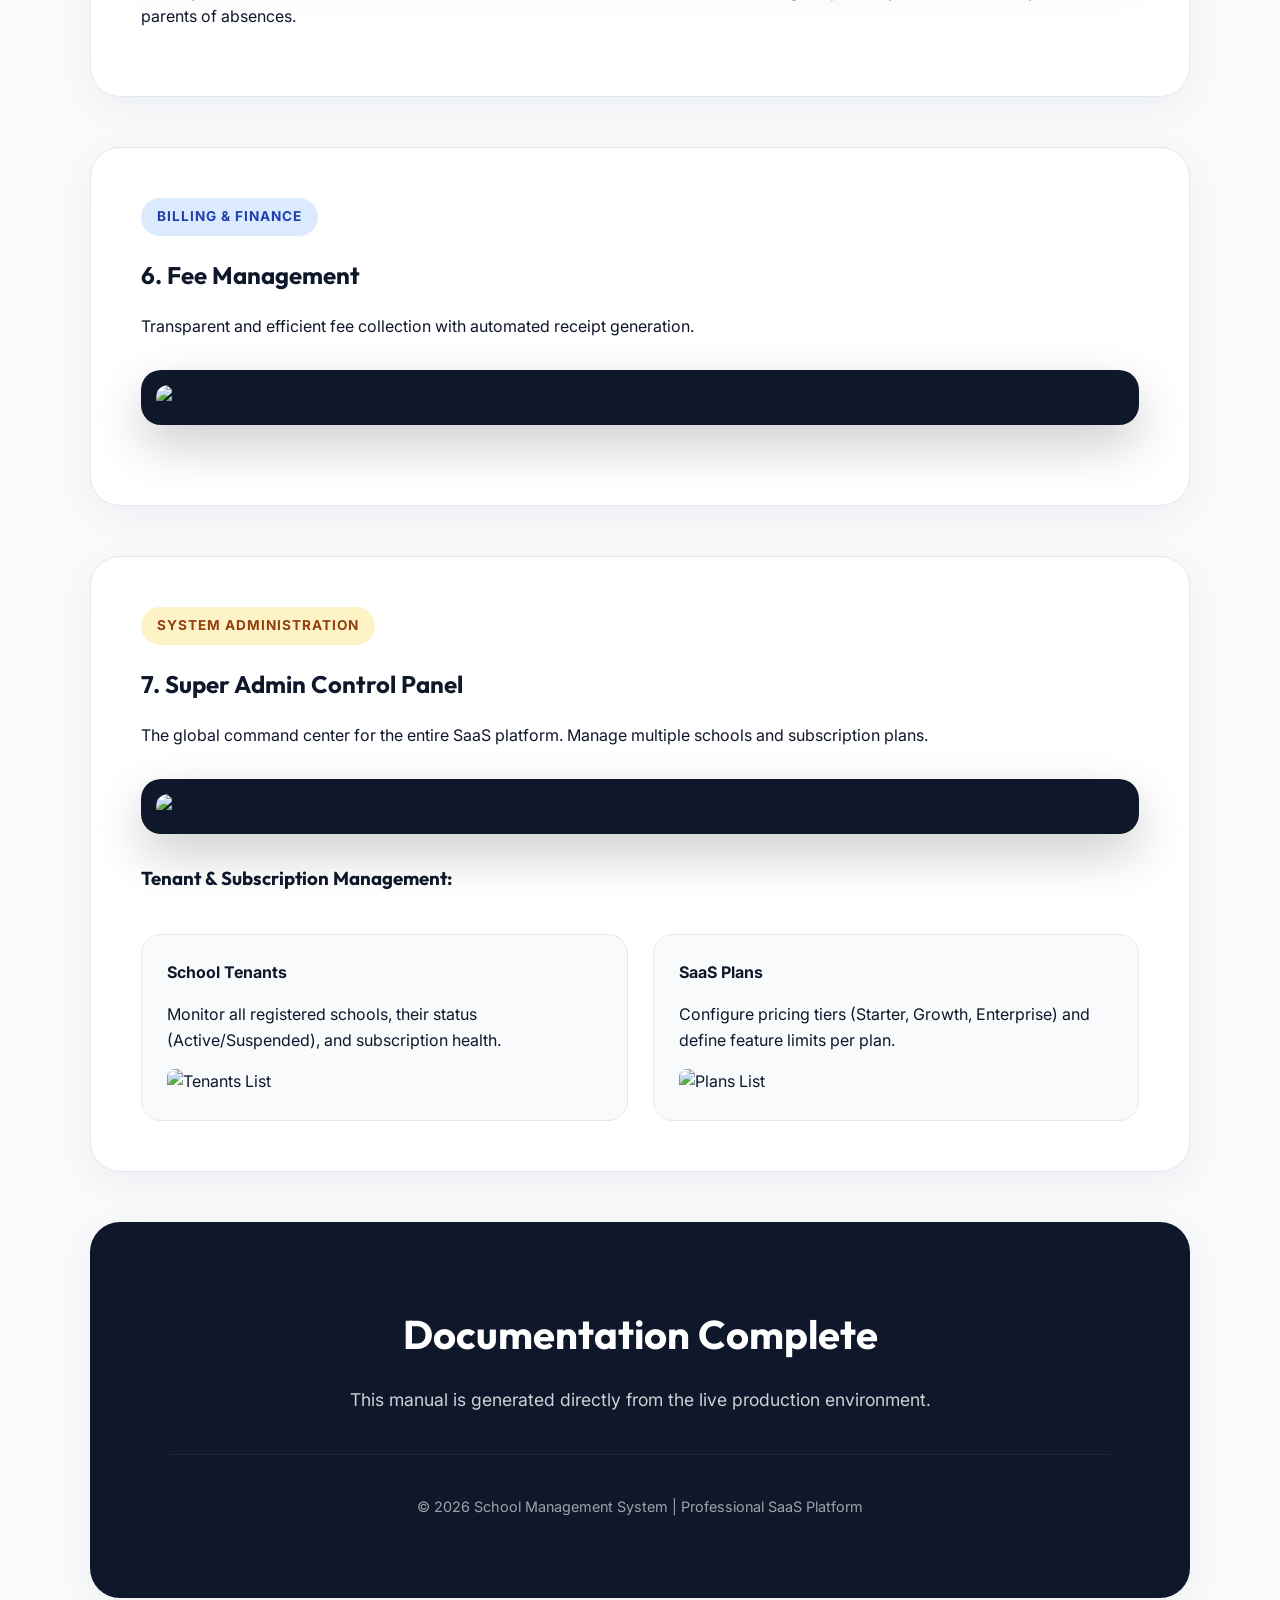
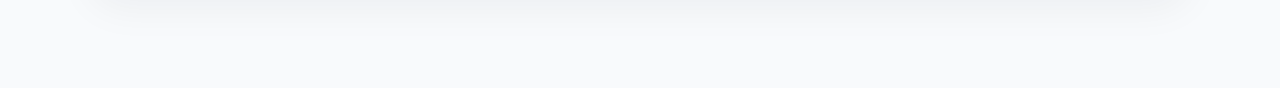
==== commit 4ffe9a27: "commit change image path" ====
--- a/medicore-hospital-management-system.html
+++ b/medicore-hospital-management-system.html
@@ -179,7 +179,7 @@
         <p>Your portal to school management. Log in with your unique credentials to access the modules assigned to your role.</p>
         
         <div class="screenshot-container">
-            <img src="assets/screenshots/login.png" alt="Login Page" class="screenshot">
+            <img src="assets/hms/screenshots/login.png" alt="Login Page" class="screenshot">
         </div>
 
         <div class="module-grid">
@@ -203,7 +203,7 @@
         <p>The central hub for your school operations. Get an instant snapshot of your institution's health.</p>
         
         <div class="screenshot-container">
-            <img src="assets/screenshots/dashboard.png" alt="Admin Dashboard" class="screenshot">
+            <img src="assets/hms/screenshots/dashboard.png" alt="Admin Dashboard" class="screenshot">
         </div>
 
         <h3>Key Features:</h3>
@@ -221,7 +221,7 @@
         <p>Comprehensive student lifecycle management from admission to graduation.</p>
         
         <div class="screenshot-container">
-            <img src="assets/screenshots/students.png" alt="Student List" class="screenshot">
+            <img src="assets/hms/screenshots/students.png" alt="Student List" class="screenshot">
         </div>
 
         <div class="module-grid">
@@ -243,7 +243,7 @@
         <p>Manage your faculty, assign class teachers, and track staff attendance.</p>
         
         <div class="screenshot-container">
-            <img src="assets/screenshots/teachers.png" alt="Teacher List" class="screenshot">
+            <img src="assets/hms/screenshots/teachers.png" alt="Teacher List" class="screenshot">
         </div>
     </div>
 
@@ -254,7 +254,7 @@
         <p>Quick, mobile-friendly attendance marking for every class and section.</p>
         
         <div class="screenshot-container">
-            <img src="assets/screenshots/attendance.png" alt="Attendance Marking" class="screenshot">
+            <img src="assets/hms/screenshots/attendance.png" alt="Attendance Marking" class="screenshot">
         </div>
 
         <p>Select your class, section, and date. Mark students as Present, Absent, or Late with a single tap. The system automatically notifies parents of absences.</p>
@@ -267,7 +267,7 @@
         <p>Transparent and efficient fee collection with automated receipt generation.</p>
         
         <div class="screenshot-container">
-            <img src="assets/screenshots/fees.png" alt="Fees Management" class="screenshot">
+            <img src="assets/hms/screenshots/fees.png" alt="Fees Management" class="screenshot">
         </div>
     </div>
 
@@ -278,7 +278,7 @@
         <p>The global command center for the entire SaaS platform. Manage multiple schools and subscription plans.</p>
         
         <div class="screenshot-container">
-            <img src="assets/screenshots/super_admin_dashboard.png" alt="Super Admin Dashboard" class="screenshot">
+            <img src="assets/hms/screenshots/super_admin_dashboard.png" alt="Super Admin Dashboard" class="screenshot">
         </div>
 
         <h3>Tenant & Subscription Management:</h3>
@@ -286,12 +286,12 @@
             <div class="module-item">
                 <strong>School Tenants</strong>
                 <p>Monitor all registered schools, their status (Active/Suspended), and subscription health.</p>
-                <img src="assets/screenshots/tenants.png" alt="Tenants List" class="screenshot" style="margin-top: 15px; border-radius: 8px;">
+                <img src="assets/hms/screenshots/tenants.png" alt="Tenants List" class="screenshot" style="margin-top: 15px; border-radius: 8px;">
             </div>
             <div class="module-item">
                 <strong>SaaS Plans</strong>
                 <p>Configure pricing tiers (Starter, Growth, Enterprise) and define feature limits per plan.</p>
-                <img src="assets/screenshots/plans.png" alt="Plans List" class="screenshot" style="margin-top: 15px; border-radius: 8px;">
+                <img src="assets/hms/screenshots/plans.png" alt="Plans List" class="screenshot" style="margin-top: 15px; border-radius: 8px;">
             </div>
         </div>
     </div>
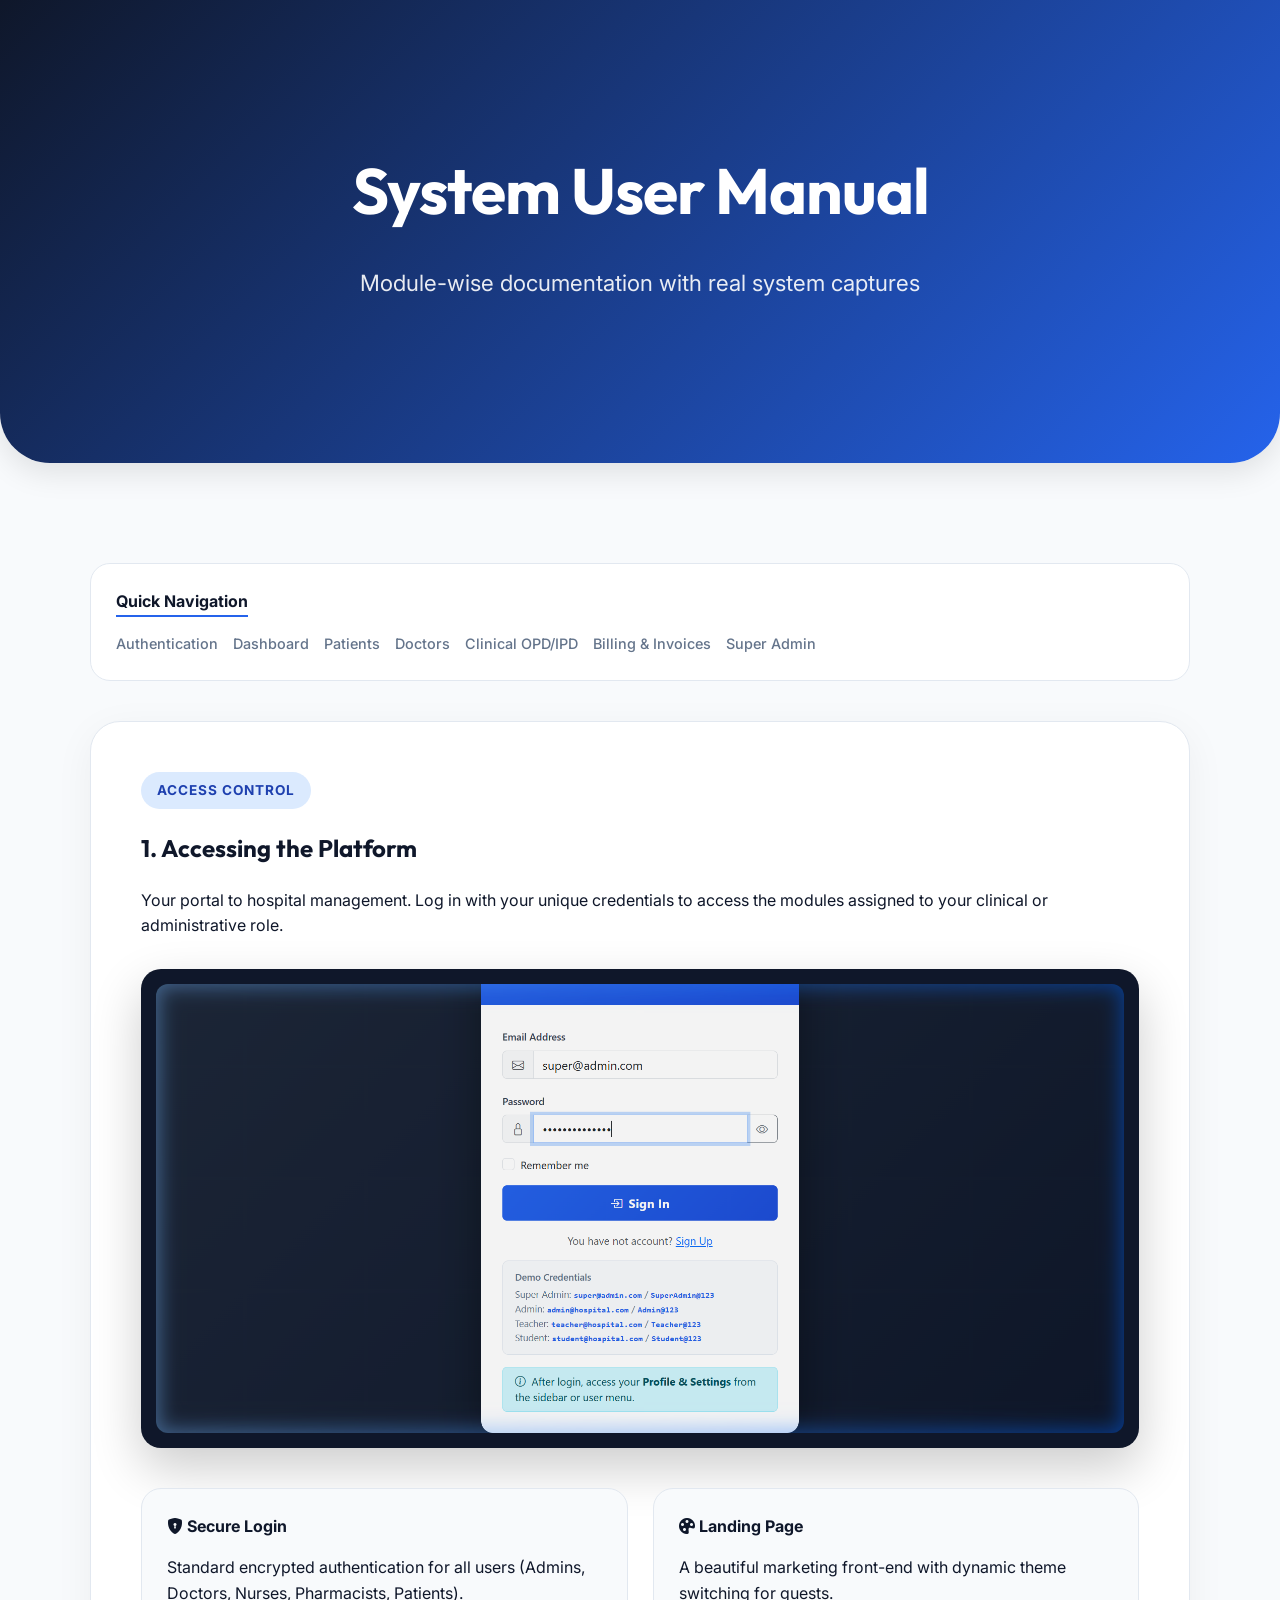
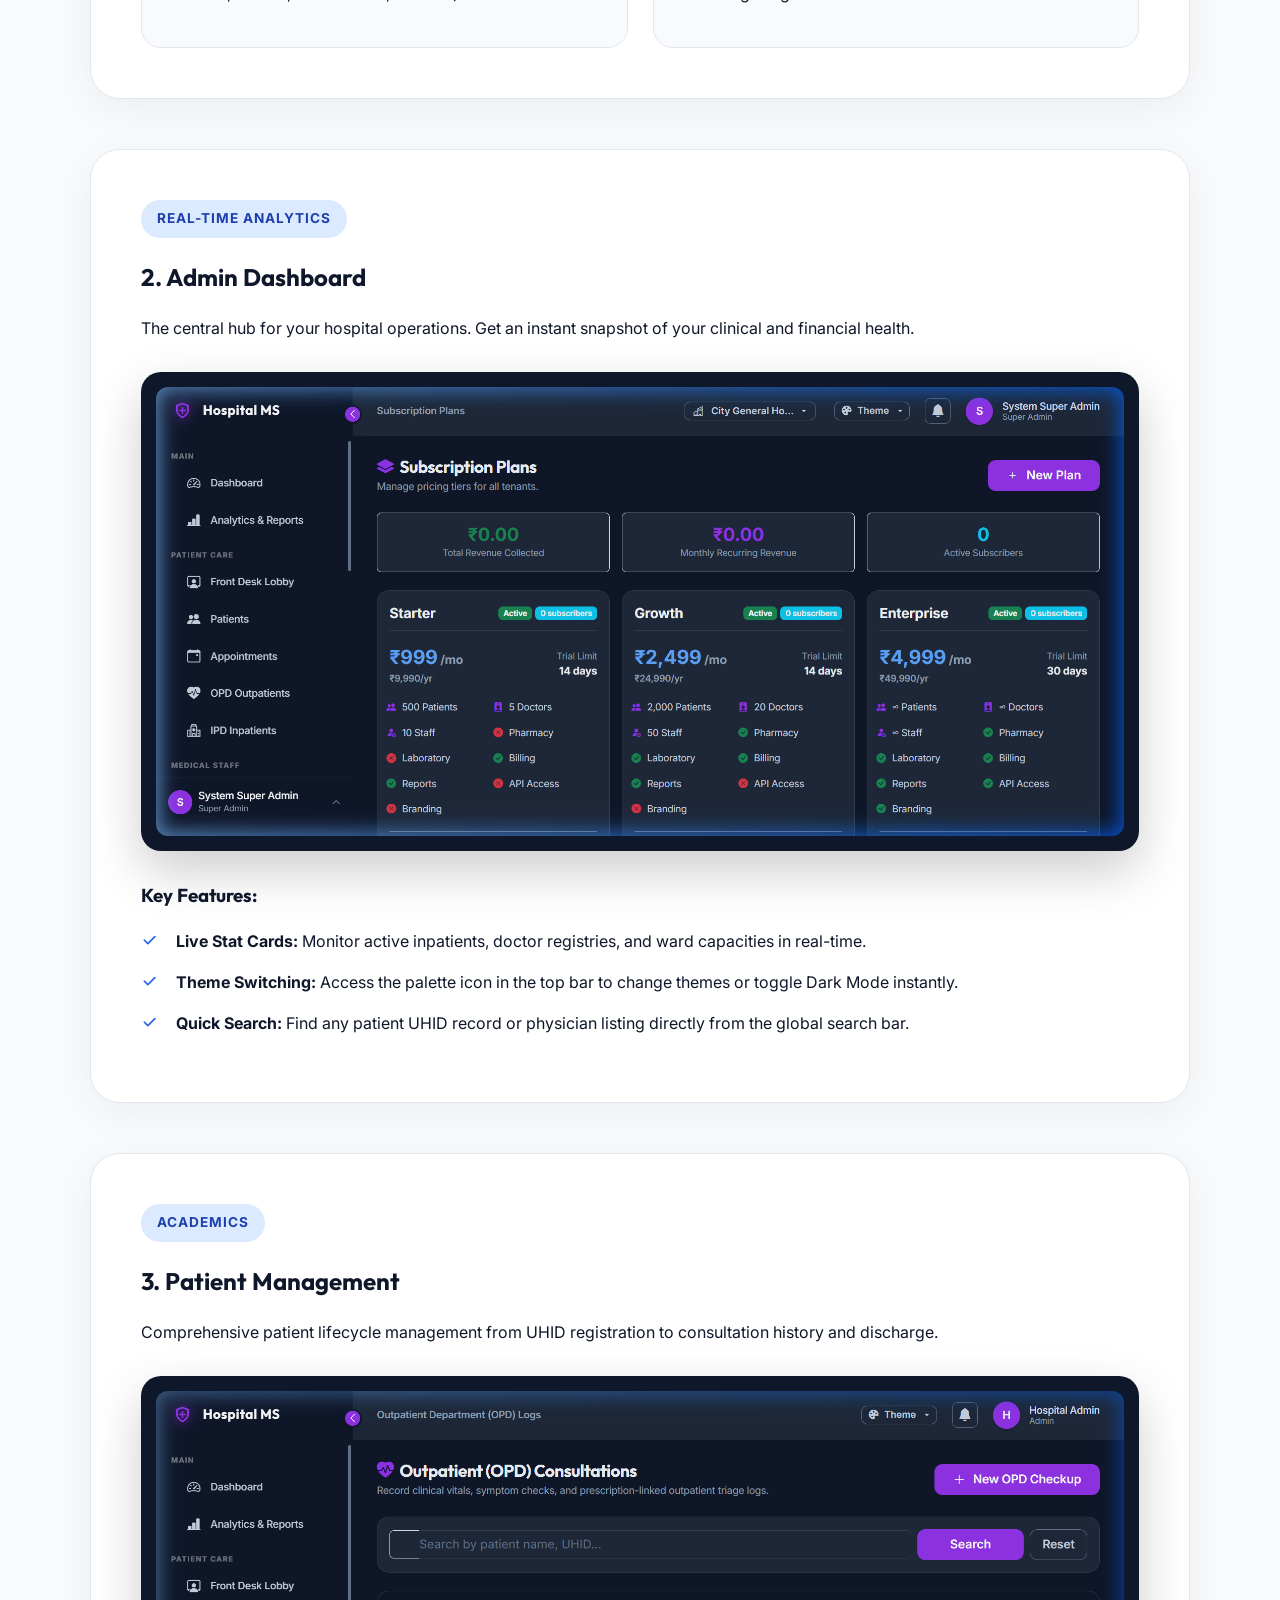
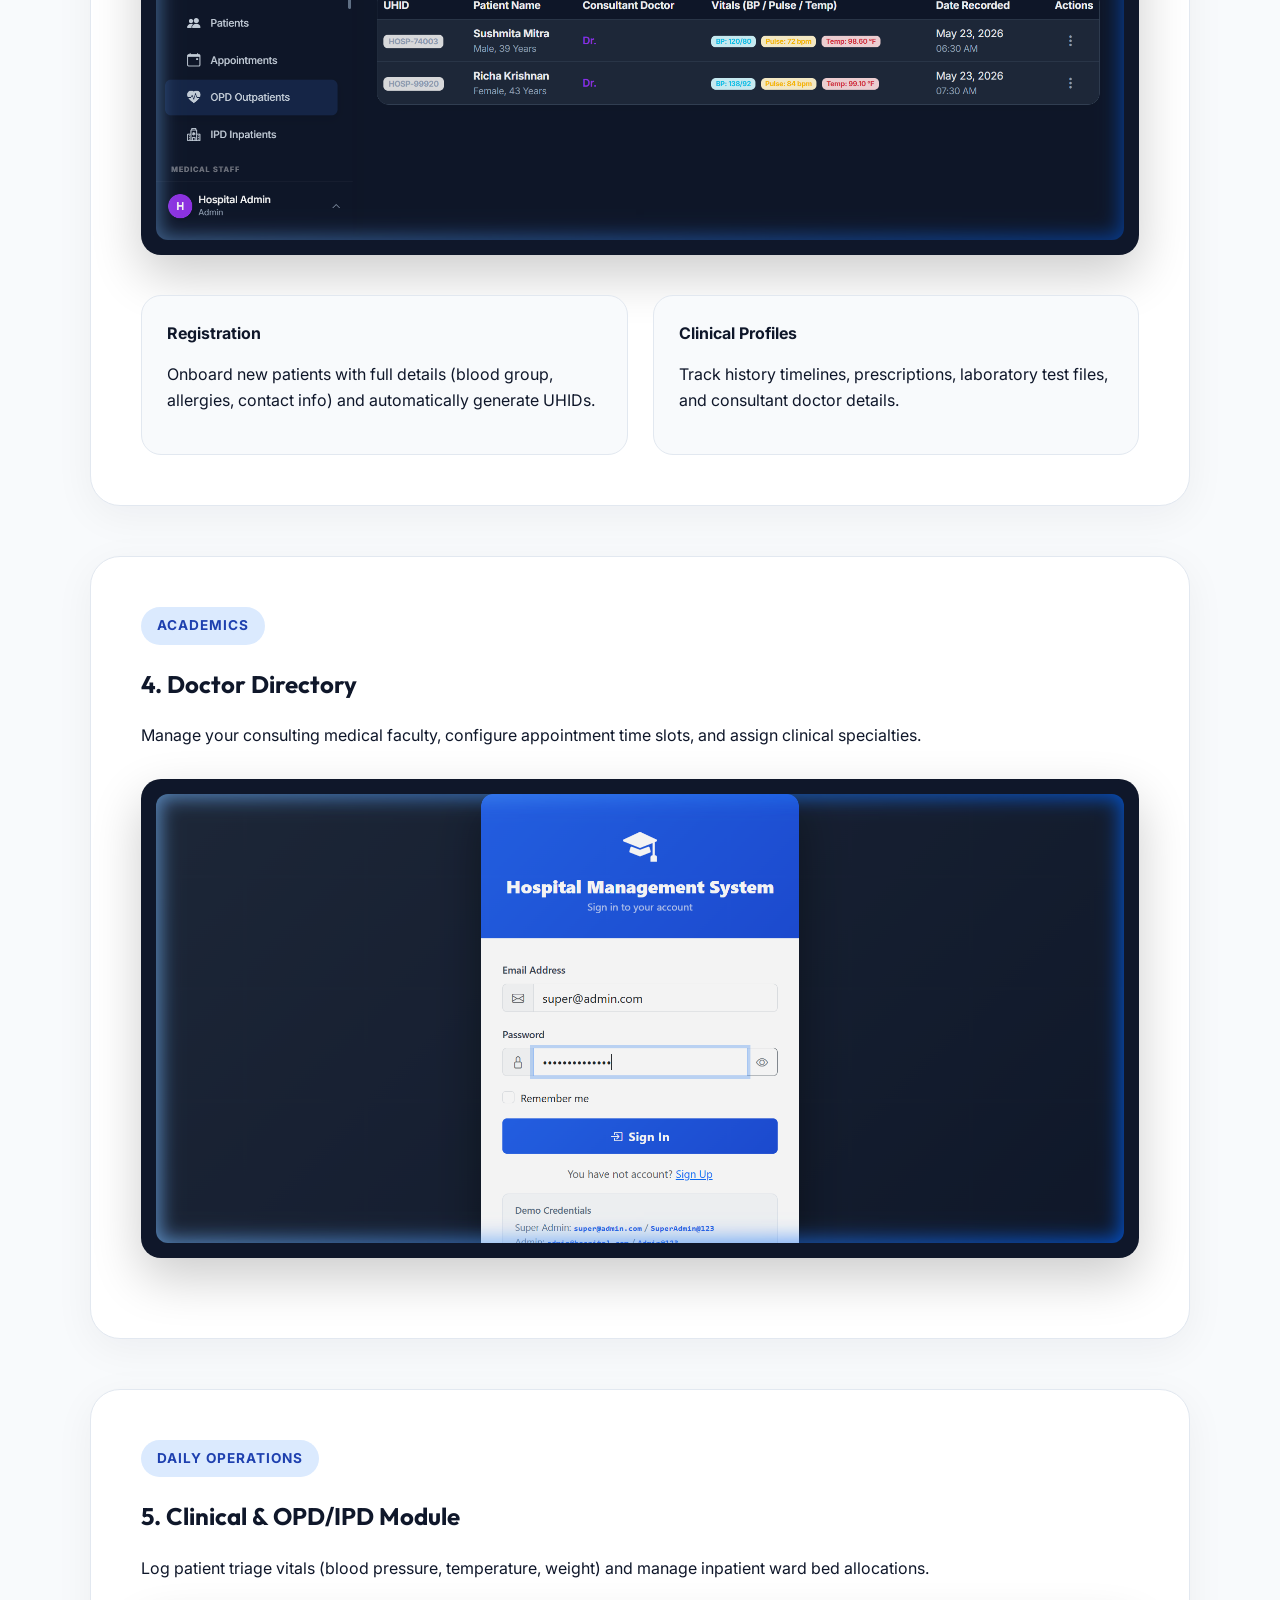
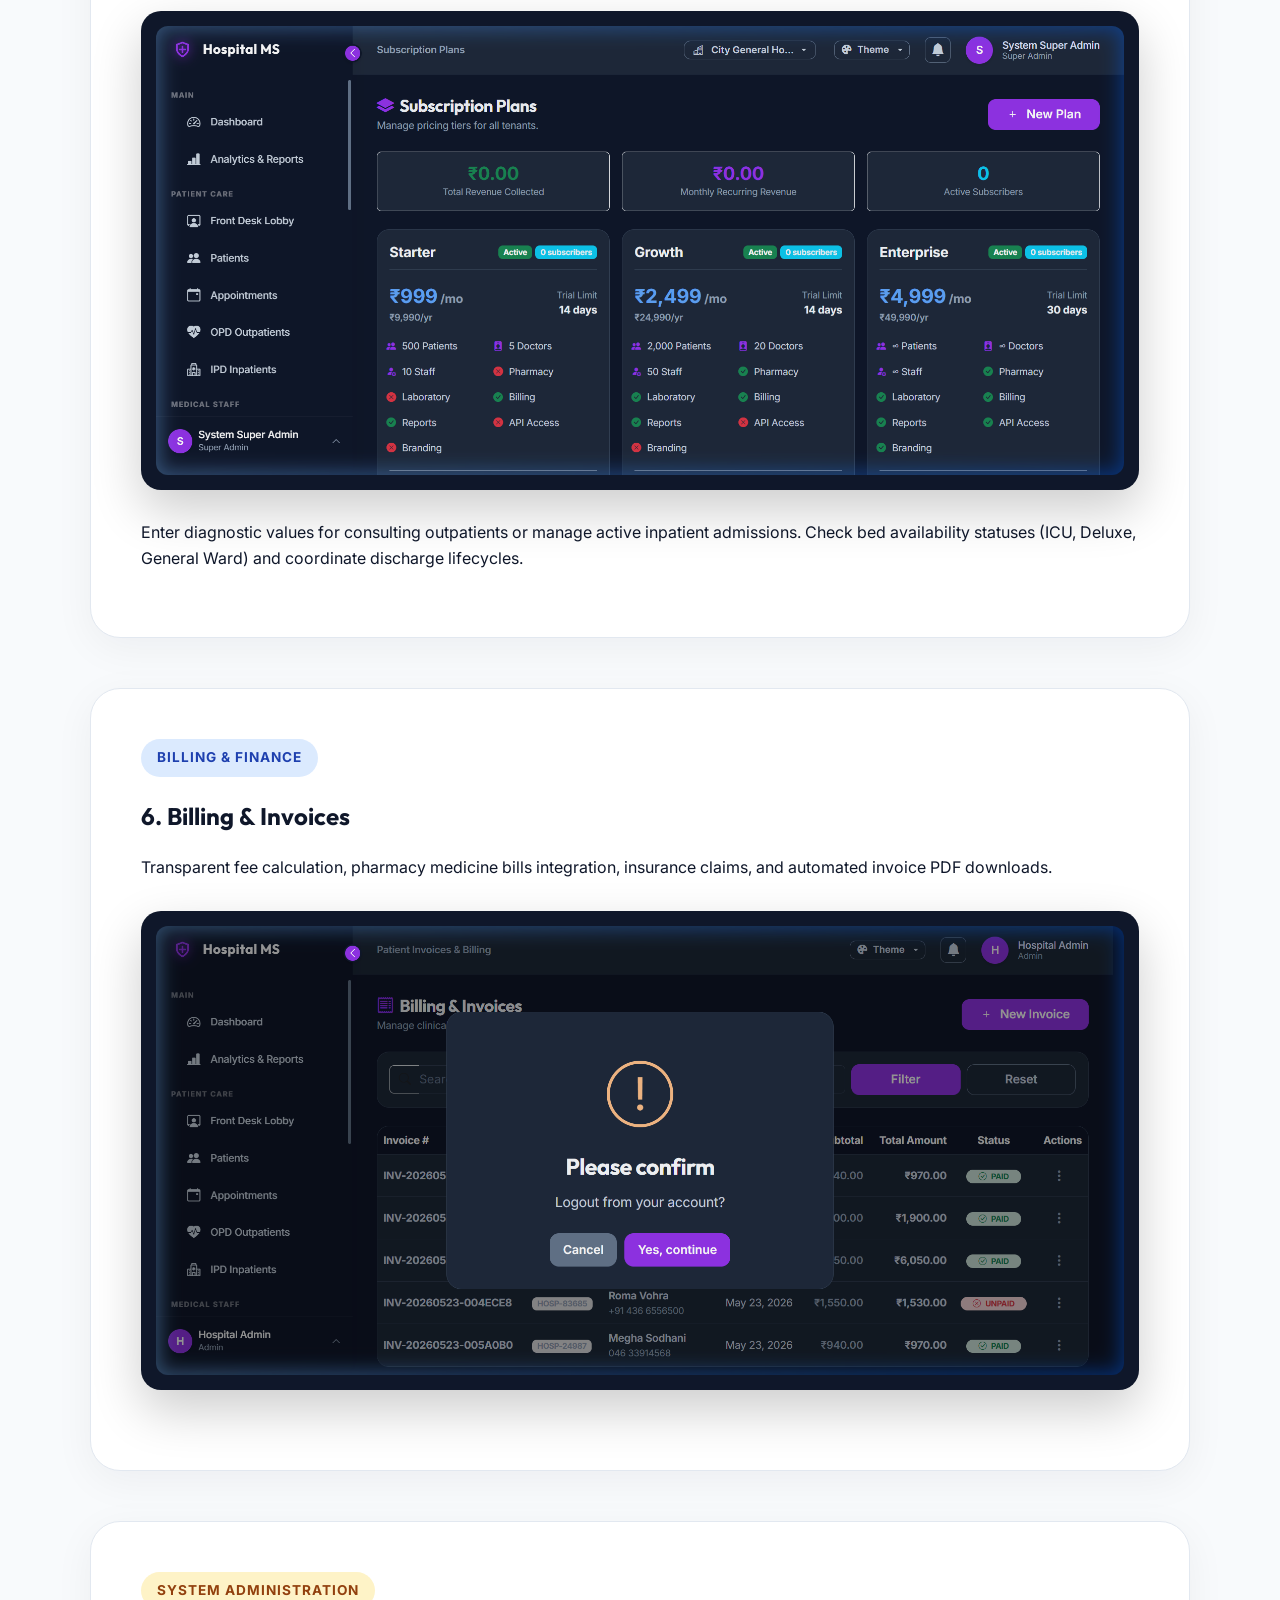
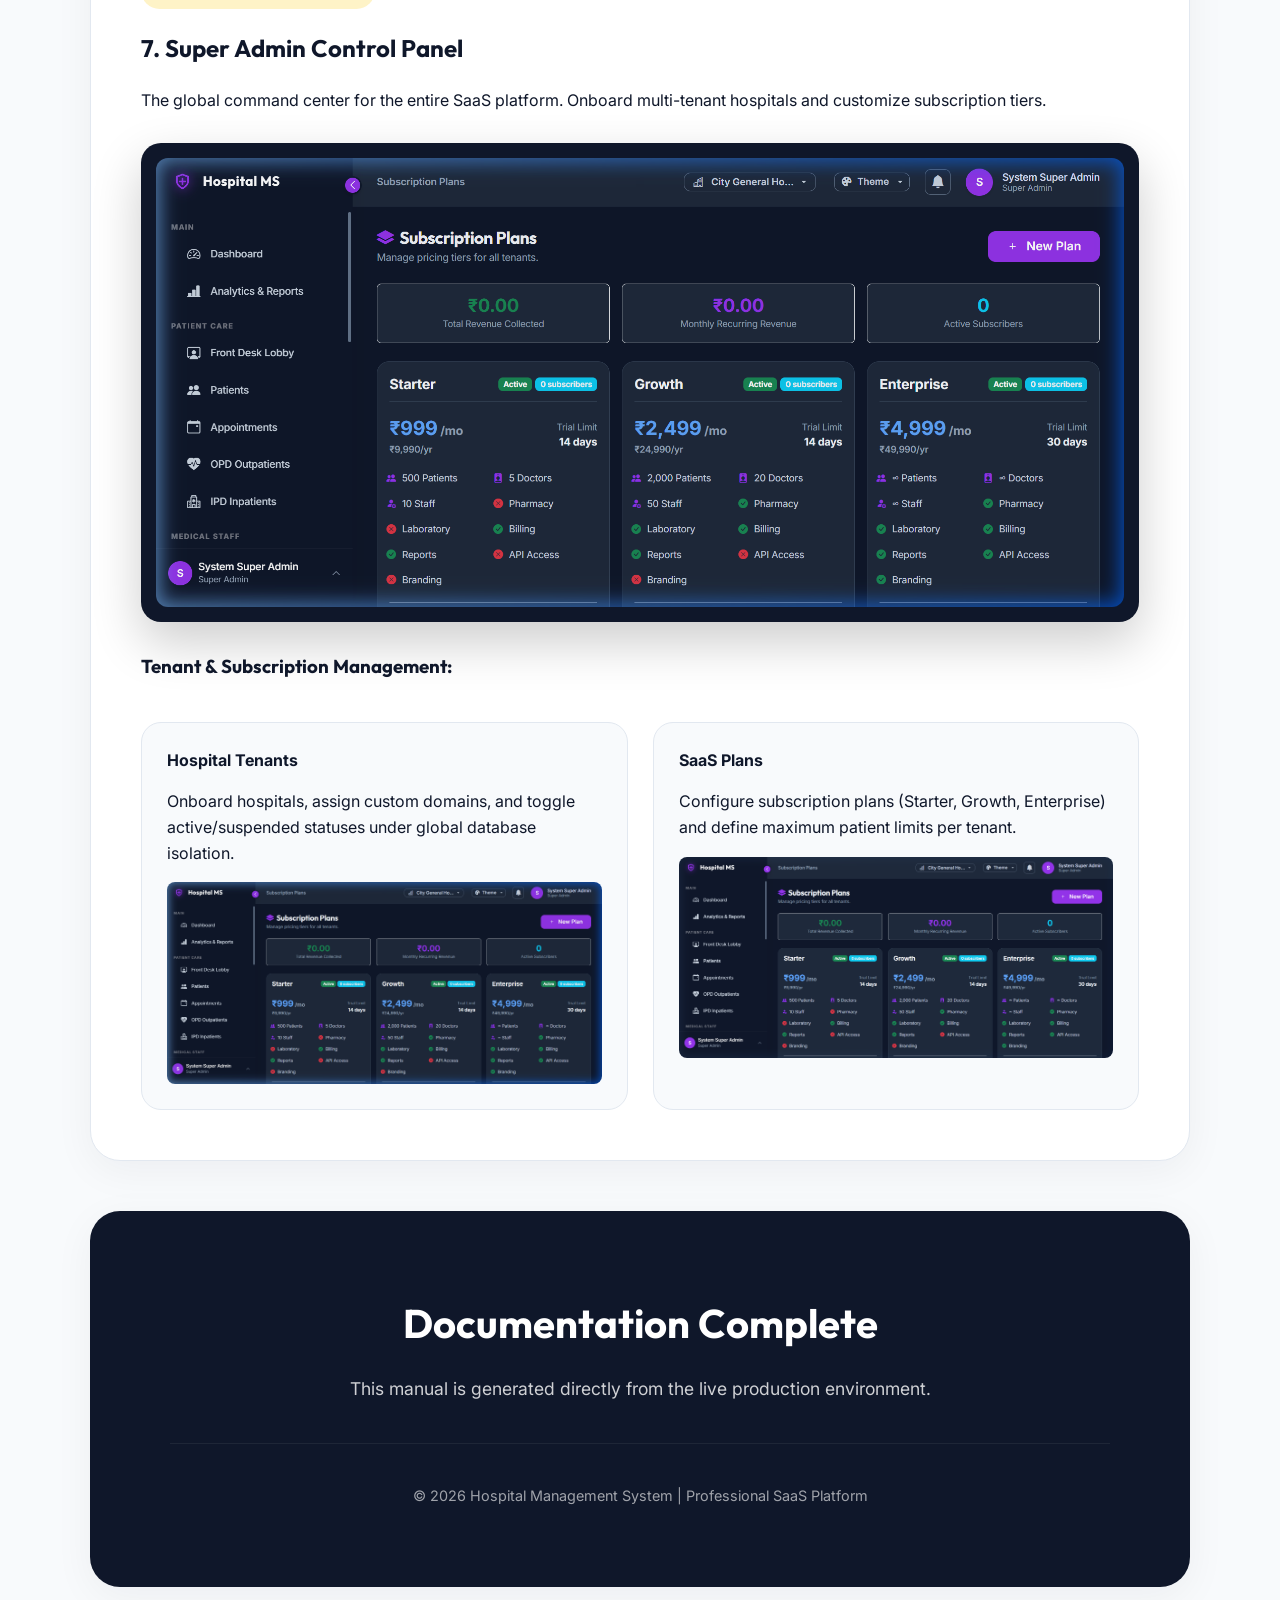
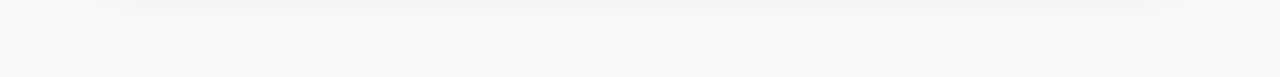
==== commit 380a91c9: "add hms add hms" ====
--- a/medicore-hospital-management-system.html
+++ b/medicore-hospital-management-system.html
@@ -3,7 +3,7 @@
 <head>
     <meta charset="UTF-8">
     <meta name="viewport" content="width=device-width, initial-scale=1.0">
-    <title>Complete User Manual | School Management System</title>
+    <title>Complete User Manual | Hospital Management System</title>
     <link href="https://fonts.googleapis.com/css2?family=Inter:wght@400;500;600;700&family=Outfit:wght@600;700;800&display=swap" rel="stylesheet">
     <style>
         :root {
@@ -24,10 +24,6 @@
             line-height: 1.6;
         }
 
-        a {
-            text-decoration: none;
-        }
-
         .container {
             max-width: 1100px;
             margin: 0 auto;
@@ -164,10 +160,10 @@
         <div class="toc-links">
             <a href="#login">Authentication</a>
             <a href="#dashboard">Dashboard</a>
-            <a href="#students">Students</a>
-            <a href="#teachers">Teachers</a>
-            <a href="#attendance">Attendance</a>
-            <a href="#fees">Fees</a>
+            <a href="#students">Patients</a>
+            <a href="#teachers">Doctors</a>
+            <a href="#attendance">Clinical OPD/IPD</a>
+            <a href="#fees">Billing & Invoices</a>
             <a href="#superadmin">Super Admin</a>
         </div>
     </nav>
@@ -176,7 +172,7 @@
     <div class="guide-section" id="login">
         <div class="badge badge-admin">Access Control</div>
         <h2>1. Accessing the Platform</h2>
-        <p>Your portal to school management. Log in with your unique credentials to access the modules assigned to your role.</p>
+        <p>Your portal to hospital management. Log in with your unique credentials to access the modules assigned to your clinical or administrative role.</p>
         
         <div class="screenshot-container">
             <img src="assets/hms/screenshots/login.png" alt="Login Page" class="screenshot">
@@ -186,7 +182,7 @@
             <div class="module-item">
                 <i class="bi bi-shield-lock-fill fs-3 text-primary mb-3 d-block"></i>
                 <strong>Secure Login</strong>
-                <p>Standard encrypted authentication for all users (Admins, Teachers, Students).</p>
+                <p>Standard encrypted authentication for all users (Admins, Doctors, Nurses, Pharmacists, Patients).</p>
             </div>
             <div class="module-item">
                 <i class="bi bi-palette-fill fs-3 text-primary mb-3 d-block"></i>
@@ -200,7 +196,7 @@
     <div class="guide-section" id="dashboard">
         <div class="badge badge-admin">Real-time Analytics</div>
         <h2>2. Admin Dashboard</h2>
-        <p>The central hub for your school operations. Get an instant snapshot of your institution's health.</p>
+        <p>The central hub for your hospital operations. Get an instant snapshot of your clinical and financial health.</p>
         
         <div class="screenshot-container">
             <img src="assets/hms/screenshots/dashboard.png" alt="Admin Dashboard" class="screenshot">
@@ -208,66 +204,66 @@
 
         <h3>Key Features:</h3>
         <ul class="step-list">
-            <li><strong>Live Stat Cards:</strong> Monitor student, teacher, and class counts in real-time.</li>
+            <li><strong>Live Stat Cards:</strong> Monitor active inpatients, doctor registries, and ward capacities in real-time.</li>
             <li><strong>Theme Switching:</strong> Access the palette icon in the top bar to change themes or toggle Dark Mode instantly.</li>
-            <li><strong>Quick Search:</strong> Find any student or teacher record directly from the global search.</li>
+            <li><strong>Quick Search:</strong> Find any patient UHID record or physician listing directly from the global search bar.</li>
         </ul>
     </div>
 
-    <!-- SECTION: STUDENTS -->
+    <!-- SECTION: PATIENTS -->
     <div class="guide-section" id="students">
         <div class="badge badge-admin">Academics</div>
-        <h2>3. Student Management</h2>
-        <p>Comprehensive student lifecycle management from admission to graduation.</p>
-        
-        <div class="screenshot-container">
-            <img src="assets/hms/screenshots/students.png" alt="Student List" class="screenshot">
+        <h2>3. Patient Management</h2>
+        <p>Comprehensive patient lifecycle management from UHID registration to consultation history and discharge.</p>
+        
+        <div class="screenshot-container">
+            <img src="assets/hms/screenshots/patients.png" alt="Patient List" class="screenshot">
         </div>
 
         <div class="module-grid">
             <div class="module-item">
-                <strong>Admissions</strong>
-                <p>Register new students with full profile details, parent info, and document uploads.</p>
-            </div>
-            <div class="module-item">
-                <strong>Promotions</strong>
-                <p>Bulk promote students to the next class at the end of the term with automated verification.</p>
-            </div>
-        </div>
-    </div>
-
-    <!-- SECTION: TEACHERS -->
+                <strong>Registration</strong>
+                <p>Onboard new patients with full details (blood group, allergies, contact info) and automatically generate UHIDs.</p>
+            </div>
+            <div class="module-item">
+                <strong>Clinical Profiles</strong>
+                <p>Track history timelines, prescriptions, laboratory test files, and consultant doctor details.</p>
+            </div>
+        </div>
+    </div>
+
+    <!-- SECTION: DOCTORS -->
     <div class="guide-section" id="teachers">
         <div class="badge badge-admin">Academics</div>
-        <h2>4. Teacher Directory</h2>
-        <p>Manage your faculty, assign class teachers, and track staff attendance.</p>
-        
-        <div class="screenshot-container">
-            <img src="assets/hms/screenshots/teachers.png" alt="Teacher List" class="screenshot">
-        </div>
-    </div>
-
-    <!-- SECTION: ATTENDANCE -->
+        <h2>4. Doctor Directory</h2>
+        <p>Manage your consulting medical faculty, configure appointment time slots, and assign clinical specialties.</p>
+        
+        <div class="screenshot-container">
+            <img src="assets/hms/screenshots/doctors.png" alt="Doctor List" class="screenshot">
+        </div>
+    </div>
+
+    <!-- SECTION: CLINICAL OPD/IPD -->
     <div class="guide-section" id="attendance">
         <div class="badge badge-admin">Daily Operations</div>
-        <h2>5. Digital Attendance</h2>
-        <p>Quick, mobile-friendly attendance marking for every class and section.</p>
-        
-        <div class="screenshot-container">
-            <img src="assets/hms/screenshots/attendance.png" alt="Attendance Marking" class="screenshot">
-        </div>
-
-        <p>Select your class, section, and date. Mark students as Present, Absent, or Late with a single tap. The system automatically notifies parents of absences.</p>
-    </div>
-
-    <!-- SECTION: FEES -->
+        <h2>5. Clinical & OPD/IPD Module</h2>
+        <p>Log patient triage vitals (blood pressure, temperature, weight) and manage inpatient ward bed allocations.</p>
+        
+        <div class="screenshot-container">
+            <img src="assets/hms/screenshots/attendance.png" alt="Clinical Vitals Triage Log" class="screenshot">
+        </div>
+
+        <p>Enter diagnostic values for consulting outpatients or manage active inpatient admissions. Check bed availability statuses (ICU, Deluxe, General Ward) and coordinate discharge lifecycles.</p>
+    </div>
+
+    <!-- SECTION: BILLING & INVOICES -->
     <div class="guide-section" id="fees">
         <div class="badge badge-admin">Billing & Finance</div>
-        <h2>6. Fee Management</h2>
-        <p>Transparent and efficient fee collection with automated receipt generation.</p>
-        
-        <div class="screenshot-container">
-            <img src="assets/hms/screenshots/fees.png" alt="Fees Management" class="screenshot">
+        <h2>6. Billing & Invoices</h2>
+        <p>Transparent fee calculation, pharmacy medicine bills integration, insurance claims, and automated invoice PDF downloads.</p>
+        
+        <div class="screenshot-container">
+            <img src="assets/hms/screenshots/fees.png" alt="Invoices & Billing Panel" class="screenshot">
         </div>
     </div>
 
@@ -275,7 +271,7 @@
     <div class="guide-section" id="superadmin">
         <div class="badge badge-super">System Administration</div>
         <h2>7. Super Admin Control Panel</h2>
-        <p>The global command center for the entire SaaS platform. Manage multiple schools and subscription plans.</p>
+        <p>The global command center for the entire SaaS platform. Onboard multi-tenant hospitals and customize subscription tiers.</p>
         
         <div class="screenshot-container">
             <img src="assets/hms/screenshots/super_admin_dashboard.png" alt="Super Admin Dashboard" class="screenshot">
@@ -284,23 +280,23 @@
         <h3>Tenant & Subscription Management:</h3>
         <div class="module-grid">
             <div class="module-item">
-                <strong>School Tenants</strong>
-                <p>Monitor all registered schools, their status (Active/Suspended), and subscription health.</p>
+                <strong>Hospital Tenants</strong>
+                <p>Onboard hospitals, assign custom domains, and toggle active/suspended statuses under global database isolation.</p>
                 <img src="assets/hms/screenshots/tenants.png" alt="Tenants List" class="screenshot" style="margin-top: 15px; border-radius: 8px;">
             </div>
             <div class="module-item">
                 <strong>SaaS Plans</strong>
-                <p>Configure pricing tiers (Starter, Growth, Enterprise) and define feature limits per plan.</p>
+                <p>Configure subscription plans (Starter, Growth, Enterprise) and define maximum patient limits per tenant.</p>
                 <img src="assets/hms/screenshots/plans.png" alt="Plans List" class="screenshot" style="margin-top: 15px; border-radius: 8px;">
             </div>
         </div>
     </div>
 
     <div class="guide-section" style="text-align: center; padding: 80px; background: #0f172a; color: white; border: none;">
-        <h2 style="font-size: 2.5rem; margin-bottom: 20px;">Documentation Complete</h2>
+        <h2 style="font-size: 2.5rem; margin-bottom: 20px; color: white;">Documentation Complete</h2>
         <p style="opacity: 0.8; font-size: 1.1rem;">This manual is generated directly from the live production environment.</p>
         <div style="margin-top: 40px; padding-top: 40px; border-top: 1px solid rgba(255,255,255,0.1); font-size: 0.9rem; opacity: 0.6;">
-            &copy; 2026 School Management System | Professional SaaS Platform
+            &copy; 2026 Hospital Management System | Professional SaaS Platform
         </div>
     </div>
 </div>
